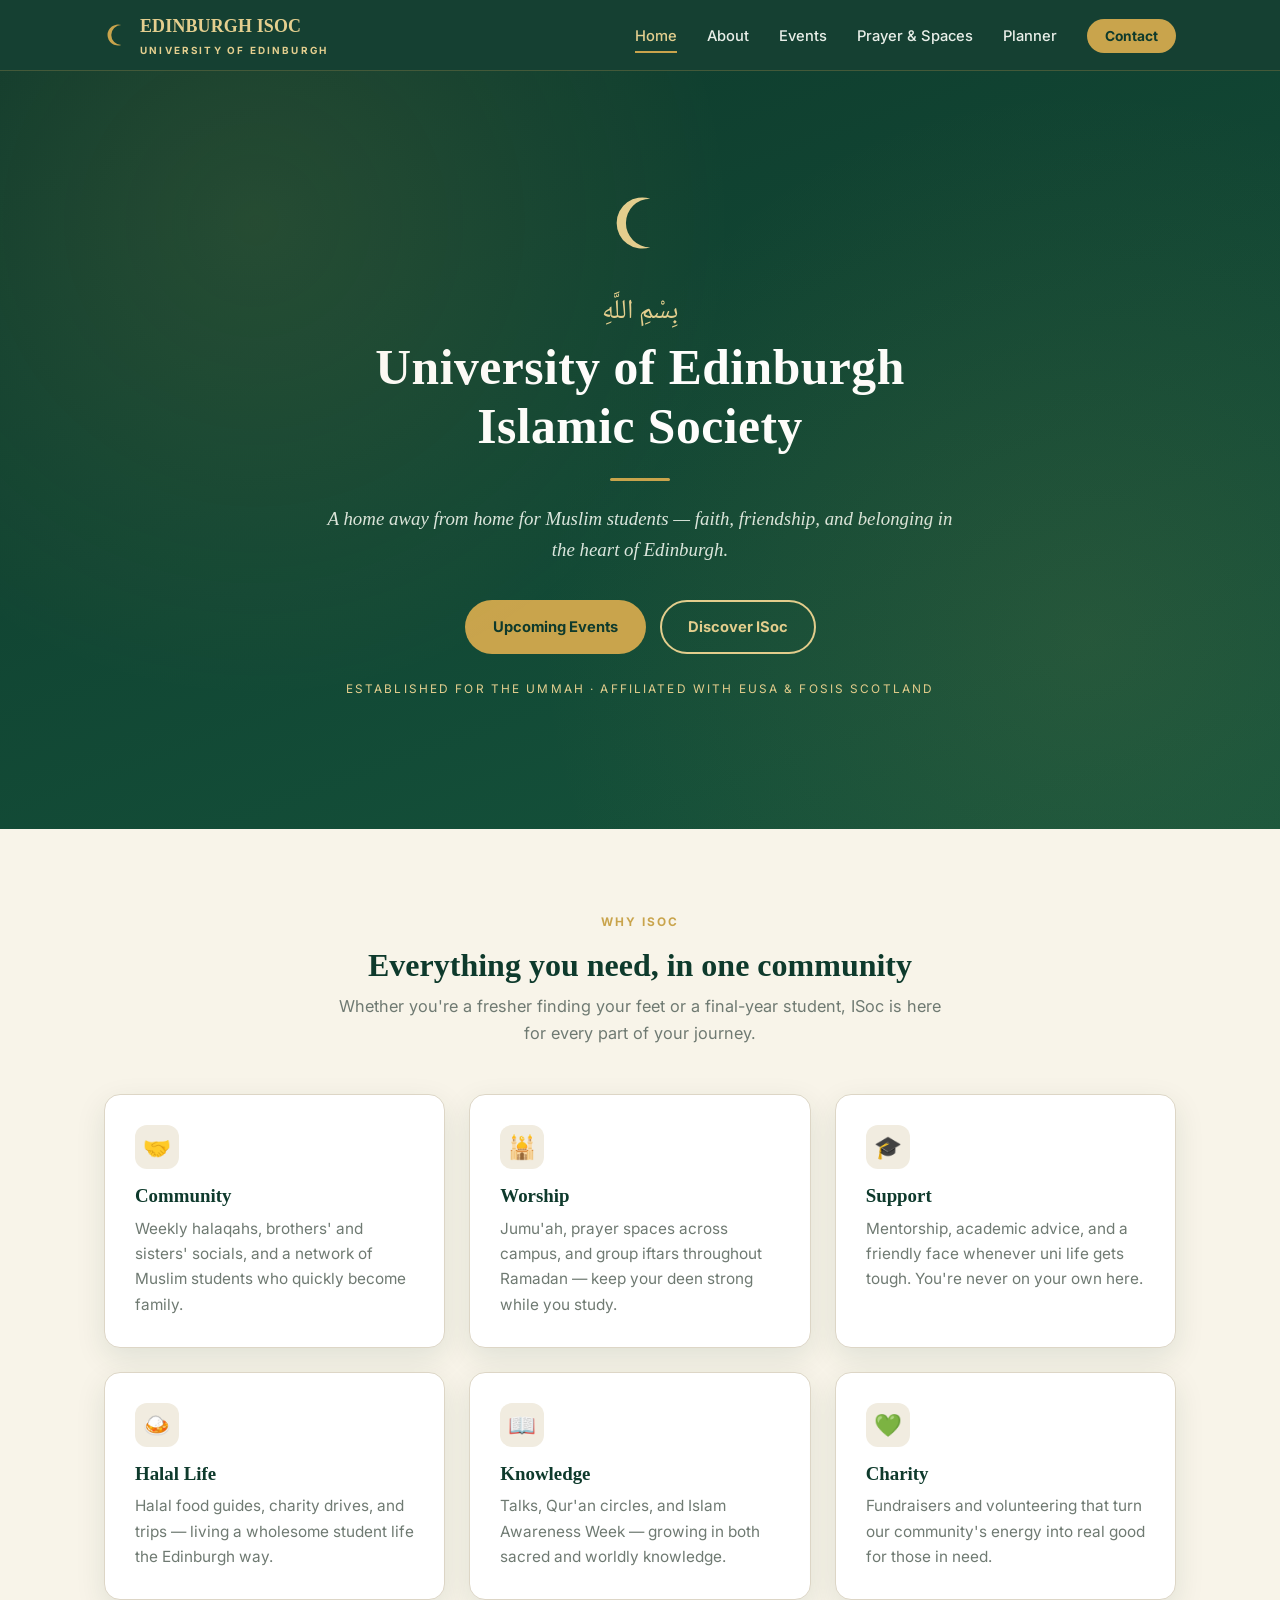
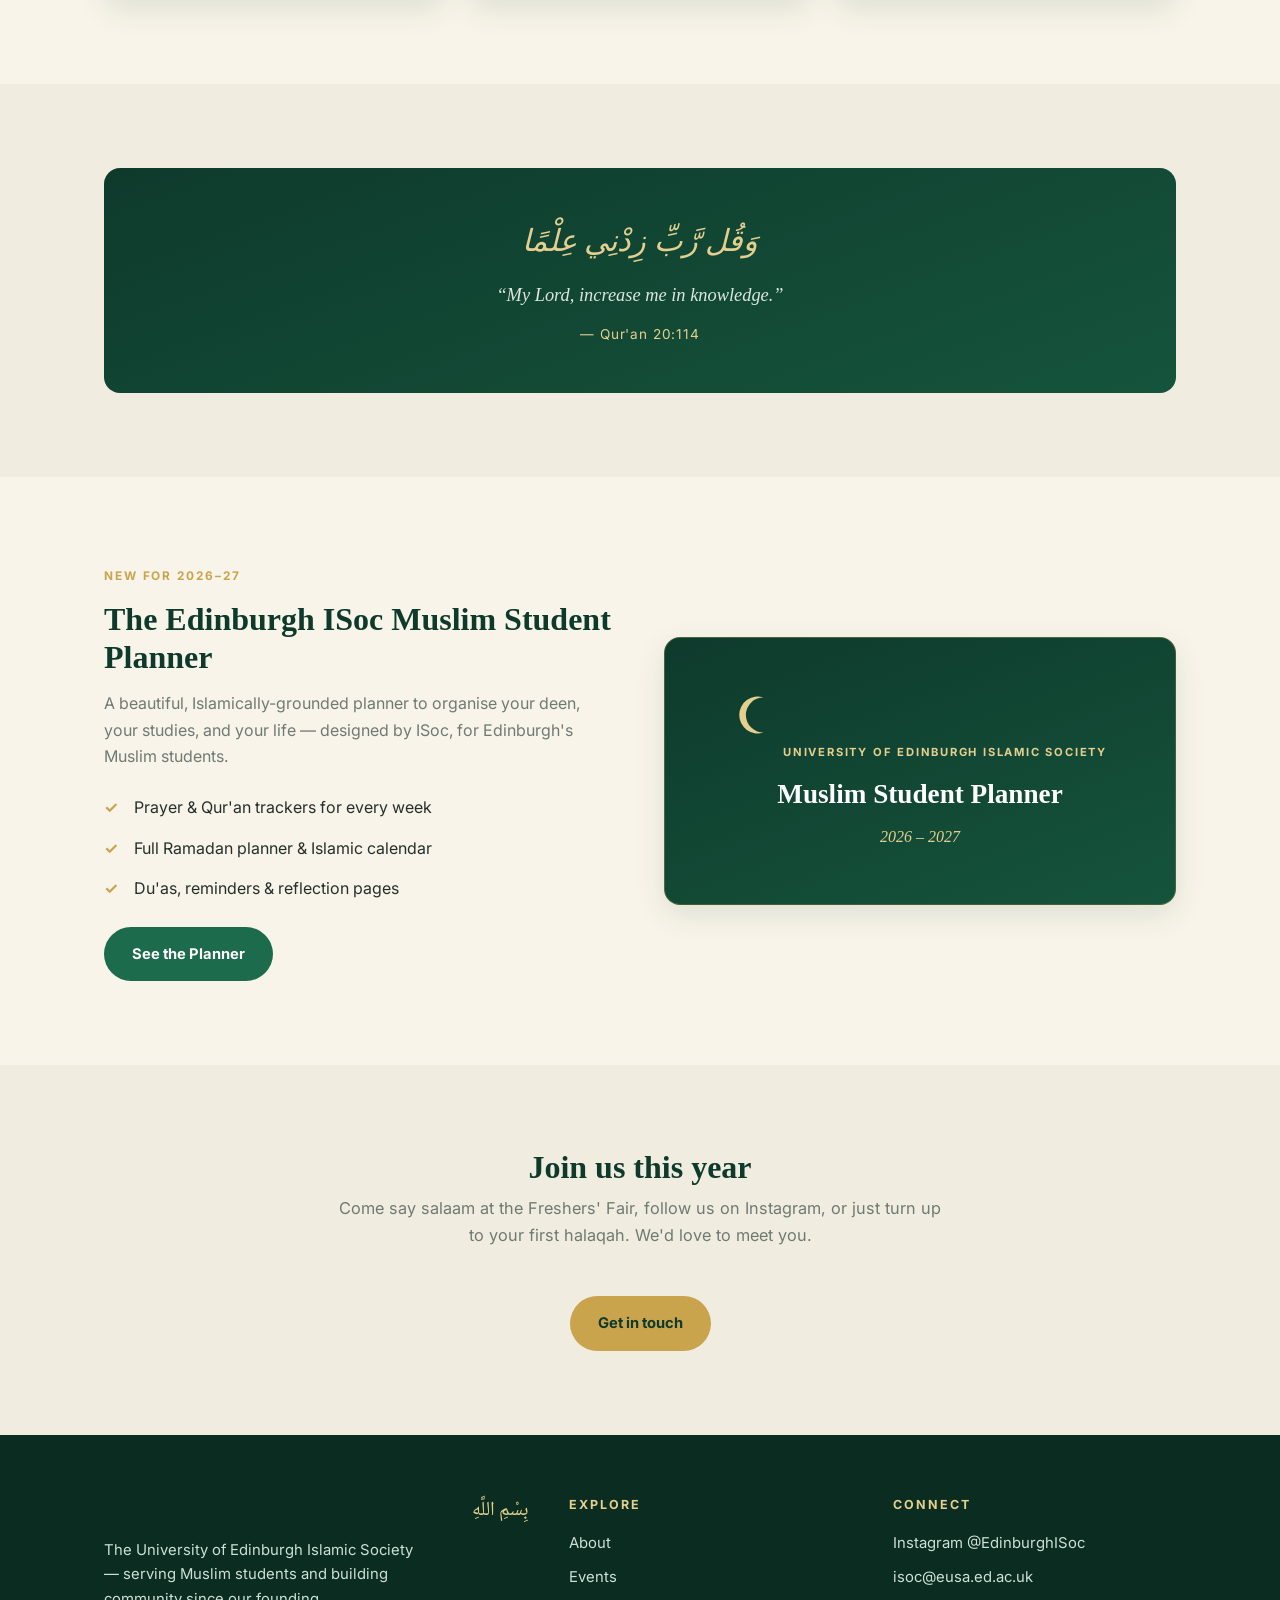
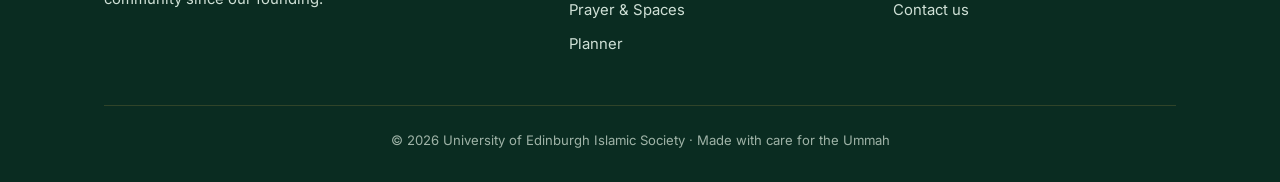
==== index.html @ 81707924 "Add files via upload" ====
<!DOCTYPE html>
<html lang="en">
<head>
<meta charset="UTF-8">
<meta name="viewport" content="width=device-width,initial-scale=1">
<title>Edinburgh University Islamic Society (ISoc)</title>
<meta name="description" content="The University of Edinburgh Islamic Society — a home for Muslim students. Events, prayer spaces, community and support.">
<link rel="preconnect" href="https://fonts.googleapis.com">
<link href="https://fonts.googleapis.com/css2?family=Inter:wght@400;500;600;700&family=Noto+Naskh+Arabic:wght@500;700&display=swap" rel="stylesheet">
<link rel="stylesheet" href="assets/style.css">
</head>
<body>
<nav class="nav">
  <div class="container">
    <a class="brand" href="index.html">
      <svg class="crescent" viewBox="0 0 100 100"><path d="M66 12a40 40 0 1 0 0 76 31 31 0 1 1 0-76z" fill="currentColor"/></svg>
      <span class="txt"><b>Edinburgh ISoc</b><span>University of Edinburgh</span></span>
    </a>
    <button class="burger" aria-label="Menu"><span></span><span></span><span></span></button>
    <ul class="navlinks">
      <li><a href="index.html" class="active">Home</a></li>
      <li><a href="about.html">About</a></li>
      <li><a href="events.html">Events</a></li>
      <li><a href="prayer.html">Prayer &amp; Spaces</a></li>
      <li><a href="planner.html">Planner</a></li>
      <li><a href="contact.html" class="cta">Contact</a></li>
    </ul>
  </div>
</nav>

<header class="hero">
  <div class="container">
    <svg class="crescent-lg" viewBox="0 0 100 100"><path d="M66 12a40 40 0 1 0 0 76 31 31 0 1 1 0-76z" fill="currentColor"/></svg>
    <p class="ar">بِسْمِ اللَّهِ</p>
    <h1>University of Edinburgh<br>Islamic Society</h1>
    <div class="divider-rule"></div>
    <p class="lead">A home away from home for Muslim students — faith, friendship, and belonging in the heart of Edinburgh.</p>
    <div class="hero-actions">
      <a href="events.html" class="btn btn-gold">Upcoming Events</a>
      <a href="about.html" class="btn btn-ghost">Discover ISoc</a>
    </div>
    <p class="meta">Established for the Ummah · Affiliated with EUSA &amp; FOSIS Scotland</p>
  </div>
</header>

<section>
  <div class="container">
    <span class="eyebrow" style="display:block;text-align:center">Why ISoc</span>
    <h2 class="section-title">Everything you need, in one community</h2>
    <p class="section-sub">Whether you're a fresher finding your feet or a final-year student, ISoc is here for every part of your journey.</p>
    <div class="grid g3">
      <div class="card reveal"><div class="ico">🤝</div><h3>Community</h3><p>Weekly halaqahs, brothers' and sisters' socials, and a network of Muslim students who quickly become family.</p></div>
      <div class="card reveal"><div class="ico">🕌</div><h3>Worship</h3><p>Jumu'ah, prayer spaces across campus, and group iftars throughout Ramadan — keep your deen strong while you study.</p></div>
      <div class="card reveal"><div class="ico">🎓</div><h3>Support</h3><p>Mentorship, academic advice, and a friendly face whenever uni life gets tough. You're never on your own here.</p></div>
      <div class="card reveal"><div class="ico">🍛</div><h3>Halal Life</h3><p>Halal food guides, charity drives, and trips — living a wholesome student life the Edinburgh way.</p></div>
      <div class="card reveal"><div class="ico">📖</div><h3>Knowledge</h3><p>Talks, Qur'an circles, and Islam Awareness Week — growing in both sacred and worldly knowledge.</p></div>
      <div class="card reveal"><div class="ico">💚</div><h3>Charity</h3><p>Fundraisers and volunteering that turn our community's energy into real good for those in need.</p></div>
    </div>
  </div>
</section>

<section class="alt">
  <div class="container">
    <div class="quote reveal">
      <p class="ar">وَقُل رَّبِّ زِدْنِي عِلْمًا</p>
      <p>“My Lord, increase me in knowledge.”</p>
      <cite>— Qur'an 20:114</cite>
    </div>
  </div>
</section>

<section>
  <div class="container">
    <div class="feature">
      <div class="reveal">
        <span class="eyebrow">New for 2026–27</span>
        <h2 style="font-size:2rem;margin-bottom:14px">The Edinburgh ISoc Muslim Student Planner</h2>
        <p style="color:var(--muted);margin-bottom:10px">A beautiful, Islamically-grounded planner to organise your deen, your studies, and your life — designed by ISoc, for Edinburgh's Muslim students.</p>
        <ul class="ticklist">
          <li>Prayer &amp; Qur'an trackers for every week</li>
          <li>Full Ramadan planner &amp; Islamic calendar</li>
          <li>Du'as, reminders &amp; reflection pages</li>
        </ul>
        <a href="planner.html" class="btn btn-green">See the Planner</a>
      </div>
      <div class="pcover reveal">
        <svg class="crescent" viewBox="0 0 100 100"><path d="M66 12a40 40 0 1 0 0 76 31 31 0 1 1 0-76z" fill="currentColor"/></svg>
        <small>University of Edinburgh Islamic Society</small>
        <h3>Muslim Student Planner</h3>
        <p class="yr">2026 – 2027</p>
      </div>
    </div>
  </div>
</section>

<section class="alt">
  <div class="container" style="text-align:center">
    <h2 class="section-title">Join us this year</h2>
    <p class="section-sub">Come say salaam at the Freshers' Fair, follow us on Instagram, or just turn up to your first halaqah. We'd love to meet you.</p>
    <a href="contact.html" class="btn btn-gold">Get in touch</a>
  </div>
</section>

<footer>
  <div class="container">
    <div class="fgrid">
      <div>
        <p class="ar">بِسْمِ اللَّهِ</p>
        <p style="color:#cfe0d6;font-size:.93rem;max-width:320px">The University of Edinburgh Islamic Society — serving Muslim students and building community since our founding.</p>
      </div>
      <div>
        <h4>Explore</h4>
        <a href="about.html">About</a><a href="events.html">Events</a><a href="prayer.html">Prayer &amp; Spaces</a><a href="planner.html">Planner</a>
      </div>
      <div>
        <h4>Connect</h4>
        <a href="https://instagram.com/EdinburghISoc">Instagram @EdinburghISoc</a><a href="mailto:isoc@eusa.ed.ac.uk">isoc@eusa.ed.ac.uk</a><a href="contact.html">Contact us</a>
      </div>
    </div>
    <div class="fbottom">© <span id="yr">2026</span> University of Edinburgh Islamic Society · Made with care for the Ummah</div>
  </div>
</footer>
<script src="assets/script.js"></script>
</body>
</html>
---- assets/style.css ----
:root{
  --ink:#0e3a2c; --ink2:#0a2c21; --green:#1b6b4c; --green2:#15543c;
  --gold:#c9a44c; --gold-lt:#e4cf8f; --cream:#f8f4e9; --panel:#f1ece0;
  --text:#26302a; --muted:#6f7a72; --white:#ffffff; --line:#ddd6c6;
  --maxw:1120px; --r:16px; --shadow:0 10px 30px rgba(14,58,44,.10);
  --serif:'Georgia','Times New Roman',serif;
  --sans:'Inter','Helvetica Neue',Arial,'Liberation Sans',sans-serif;
}
*{box-sizing:border-box;margin:0;padding:0}
html{scroll-behavior:smooth}
body{font-family:var(--sans);color:var(--text);background:var(--cream);line-height:1.65;-webkit-font-smoothing:antialiased}
img{max-width:100%;display:block}
a{color:var(--green);text-decoration:none}
a:hover{color:var(--gold)}
.container{max-width:var(--maxw);margin:0 auto;padding:0 24px}
.serif{font-family:var(--serif)}
.ar{font-family:'Noto Naskh Arabic','Amiri',serif;direction:rtl}
section{padding:84px 0}
h1,h2,h3{font-family:var(--serif);line-height:1.18;color:var(--ink);font-weight:700}
h2.section-title{font-size:2rem;text-align:center;margin-bottom:8px}
.section-sub{text-align:center;color:var(--muted);max-width:620px;margin:0 auto 48px;font-size:1.02rem}
.eyebrow{display:inline-block;letter-spacing:.16em;text-transform:uppercase;font-size:.74rem;font-weight:700;color:var(--gold);margin-bottom:14px}

/* ---------- NAV ---------- */
.nav{position:sticky;top:0;z-index:50;background:rgba(14,58,44,.97);backdrop-filter:blur(8px);border-bottom:1px solid rgba(201,164,76,.25)}
.nav .container{display:flex;align-items:center;justify-content:space-between;height:70px}
.brand{display:flex;align-items:center;gap:10px;color:var(--white)}
.brand:hover{color:var(--white)}
.brand .crescent{width:26px;height:26px;color:var(--gold)}
.brand b{font-family:var(--serif);font-size:1.12rem;letter-spacing:.01em}
.brand span{display:block;font-size:.62rem;letter-spacing:.22em;text-transform:uppercase;color:var(--gold-lt);font-weight:700}
.navlinks{display:flex;align-items:center;gap:30px;list-style:none}
.navlinks a{color:#e9efe9;font-size:.92rem;font-weight:500;position:relative}
.navlinks a:hover,.navlinks a.active{color:var(--gold-lt)}
.navlinks a.active::after{content:'';position:absolute;left:0;right:0;bottom:-8px;height:2px;background:var(--gold)}
.nav .cta{background:var(--gold);color:var(--ink)!important;padding:9px 18px;border-radius:999px;font-weight:700;font-size:.86rem}
.nav .cta:hover{background:var(--gold-lt)}
.burger{display:none;background:none;border:0;cursor:pointer;width:30px;height:24px;position:relative}
.burger span{position:absolute;left:0;right:0;height:2.5px;background:var(--gold-lt);border-radius:2px;transition:.25s}
.burger span:nth-child(1){top:0}.burger span:nth-child(2){top:11px}.burger span:nth-child(3){top:22px}

/* ---------- HERO ---------- */
.hero{position:relative;background:linear-gradient(160deg,var(--ink) 0%,var(--green2) 100%);color:var(--white);text-align:center;padding:120px 0 130px;overflow:hidden}
.hero::after{content:'';position:absolute;inset:0;background-image:radial-gradient(circle at 20% 20%,rgba(201,164,76,.12),transparent 40%),radial-gradient(circle at 85% 75%,rgba(201,164,76,.10),transparent 45%);pointer-events:none}
.hero .crescent-lg{width:64px;height:64px;color:var(--gold-lt);margin:0 auto 22px}
.hero h1{color:var(--white);font-size:3.1rem;letter-spacing:.01em}
.hero .ar{font-size:1.7rem;color:var(--gold-lt);margin:6px 0 4px}
.hero p.lead{font-size:1.18rem;color:#dce7df;max-width:640px;margin:18px auto 8px;font-family:var(--serif);font-style:italic}
.hero .meta{letter-spacing:.18em;text-transform:uppercase;font-size:.74rem;color:var(--gold-lt);margin-top:26px}
.hero-actions{margin-top:34px;display:flex;gap:14px;justify-content:center;flex-wrap:wrap}
.divider-rule{width:60px;height:3px;background:var(--gold);margin:22px auto;border-radius:3px}

/* ---------- BUTTONS ---------- */
.btn{display:inline-block;padding:13px 26px;border-radius:999px;font-weight:700;font-size:.92rem;cursor:pointer;border:2px solid transparent;transition:.2s}
.btn-gold{background:var(--gold);color:var(--ink)}
.btn-gold:hover{background:var(--gold-lt);color:var(--ink);transform:translateY(-2px)}
.btn-ghost{background:transparent;border-color:var(--gold-lt);color:var(--gold-lt)}
.btn-ghost:hover{background:rgba(201,164,76,.12);color:var(--white)}
.btn-green{background:var(--green);color:var(--white)}
.btn-green:hover{background:var(--green2);color:var(--white);transform:translateY(-2px)}

/* ---------- CARDS / GRID ---------- */
.grid{display:grid;gap:24px}
.g3{grid-template-columns:repeat(3,1fr)}
.g2{grid-template-columns:repeat(2,1fr)}
.card{background:var(--white);border:1px solid var(--line);border-radius:var(--r);padding:30px;box-shadow:var(--shadow);transition:.2s}
.card:hover{transform:translateY(-4px);border-color:var(--gold)}
.card .ico{width:44px;height:44px;border-radius:12px;background:var(--panel);display:flex;align-items:center;justify-content:center;color:var(--green);margin-bottom:16px;font-size:1.4rem}
.card h3{font-size:1.18rem;margin-bottom:8px}
.card p{color:var(--muted);font-size:.96rem}
.alt{background:var(--panel)}

/* ---------- EVENTS ---------- */
.event{display:flex;gap:20px;align-items:flex-start;background:var(--white);border:1px solid var(--line);border-left:4px solid var(--green);border-radius:12px;padding:20px 24px;margin-bottom:14px}
.event .when{min-width:92px;font-weight:700;color:var(--green);font-size:.9rem}
.event h3{font-size:1.08rem;margin-bottom:3px}
.event p{color:var(--muted);font-size:.94rem}
.badge{display:inline-block;font-size:.7rem;font-weight:700;letter-spacing:.05em;text-transform:uppercase;padding:4px 10px;border-radius:999px;margin-top:8px}
.badge.free{background:#e3f1e8;color:#1b6b4c}
.badge.ticketed{background:#fbeada;color:#b4641d}
.badge.mixed{background:#f3ecd6;color:#9a7b22}

/* ---------- PRAYER TABLE ---------- */
.table-wrap{overflow-x:auto;border-radius:12px;border:1px solid var(--line)}
table{width:100%;border-collapse:collapse;background:var(--white);min-width:480px}
th,td{padding:13px 16px;text-align:left;border-bottom:1px solid var(--line);font-size:.95rem}
th{background:var(--green);color:var(--white);font-family:var(--sans);font-weight:600;letter-spacing:.02em}
tr:last-child td{border-bottom:0}
tbody tr:nth-child(even){background:var(--panel)}

/* ---------- CALLOUT / QURAN ---------- */
.quote{background:linear-gradient(160deg,var(--ink),var(--green2));color:var(--white);border-radius:var(--r);padding:48px;text-align:center}
.quote .ar{font-size:1.9rem;color:var(--gold-lt);margin-bottom:14px}
.quote p{font-family:var(--serif);font-style:italic;font-size:1.15rem;color:#dce7df}
.quote cite{display:block;margin-top:12px;color:var(--gold-lt);font-style:normal;font-size:.85rem;letter-spacing:.06em}

/* ---------- PLANNER FEATURE ---------- */
.feature{display:grid;grid-template-columns:1fr 1fr;gap:48px;align-items:center}
.feature .pcover{background:linear-gradient(160deg,var(--ink),var(--green2));border-radius:var(--r);padding:54px 40px;color:var(--white);text-align:center;box-shadow:var(--shadow);border:1px solid rgba(201,164,76,.3)}
.feature .pcover .crescent{width:46px;height:46px;color:var(--gold-lt);margin:0 auto 18px}
.feature .pcover small{letter-spacing:.16em;text-transform:uppercase;color:var(--gold-lt);font-size:.7rem;font-weight:700}
.feature .pcover h3{color:var(--white);font-size:1.7rem;margin:14px 0}
.feature .pcover .yr{color:var(--gold-lt);font-style:italic;font-family:var(--serif)}
.price{font-size:2.2rem;font-weight:700;color:var(--green);font-family:var(--serif)}
.ticklist{list-style:none;margin:18px 0}
.ticklist li{padding:7px 0 7px 30px;position:relative;color:var(--text)}
.ticklist li::before{content:'✓';position:absolute;left:0;color:var(--gold);font-weight:700}

/* ---------- FORM ---------- */
.form{display:grid;gap:16px;max-width:560px;margin:0 auto}
.form input,.form textarea{width:100%;padding:14px 16px;border:1px solid var(--line);border-radius:10px;font-family:var(--sans);font-size:.96rem;background:var(--white)}
.form input:focus,.form textarea:focus{outline:2px solid var(--gold-lt);border-color:var(--gold)}
.form label{font-weight:600;font-size:.9rem;margin-bottom:-8px}

/* ---------- FOOTER ---------- */
footer{background:var(--ink2);color:#cfe0d6;padding:60px 0 30px}
.fgrid{display:grid;grid-template-columns:1.5fr 1fr 1fr;gap:40px;margin-bottom:40px}
footer h4{color:var(--gold-lt);font-family:var(--sans);font-size:.78rem;letter-spacing:.16em;text-transform:uppercase;margin-bottom:16px}
footer a{color:#cfe0d6;display:block;margin-bottom:9px;font-size:.93rem}
footer a:hover{color:var(--gold-lt)}
footer .ar{color:var(--gold-lt);font-size:1.25rem;margin-bottom:10px}
.fbottom{border-top:1px solid rgba(201,164,76,.2);padding-top:24px;text-align:center;font-size:.82rem;color:#9fb3a7}

/* ---------- REVEAL ---------- */
.reveal{opacity:0;transform:translateY(20px);transition:.6s ease}
.reveal.in{opacity:1;transform:none}

/* ---------- RESPONSIVE ---------- */
@media(max-width:860px){
  .g3{grid-template-columns:1fr 1fr}
  .feature{grid-template-columns:1fr}
  .fgrid{grid-template-columns:1fr 1fr}
  .hero h1{font-size:2.3rem}
  .navlinks{position:fixed;top:70px;right:0;bottom:0;width:74%;max-width:320px;background:var(--ink);flex-direction:column;align-items:flex-start;gap:0;padding:24px;transform:translateX(100%);transition:.3s;box-shadow:-10px 0 30px rgba(0,0,0,.3)}
  .navlinks.open{transform:none}
  .navlinks li{width:100%}
  .navlinks a{display:block;padding:14px 0;width:100%;border-bottom:1px solid rgba(255,255,255,.08)}
  .navlinks a.active::after{display:none}
  .nav .cta{margin-top:12px}
  .burger{display:block}
}
@media(max-width:560px){
  section{padding:60px 0}
  .g3,.g2,.fgrid{grid-template-columns:1fr}
  .hero h1{font-size:2rem}
  .quote{padding:32px 22px}
}
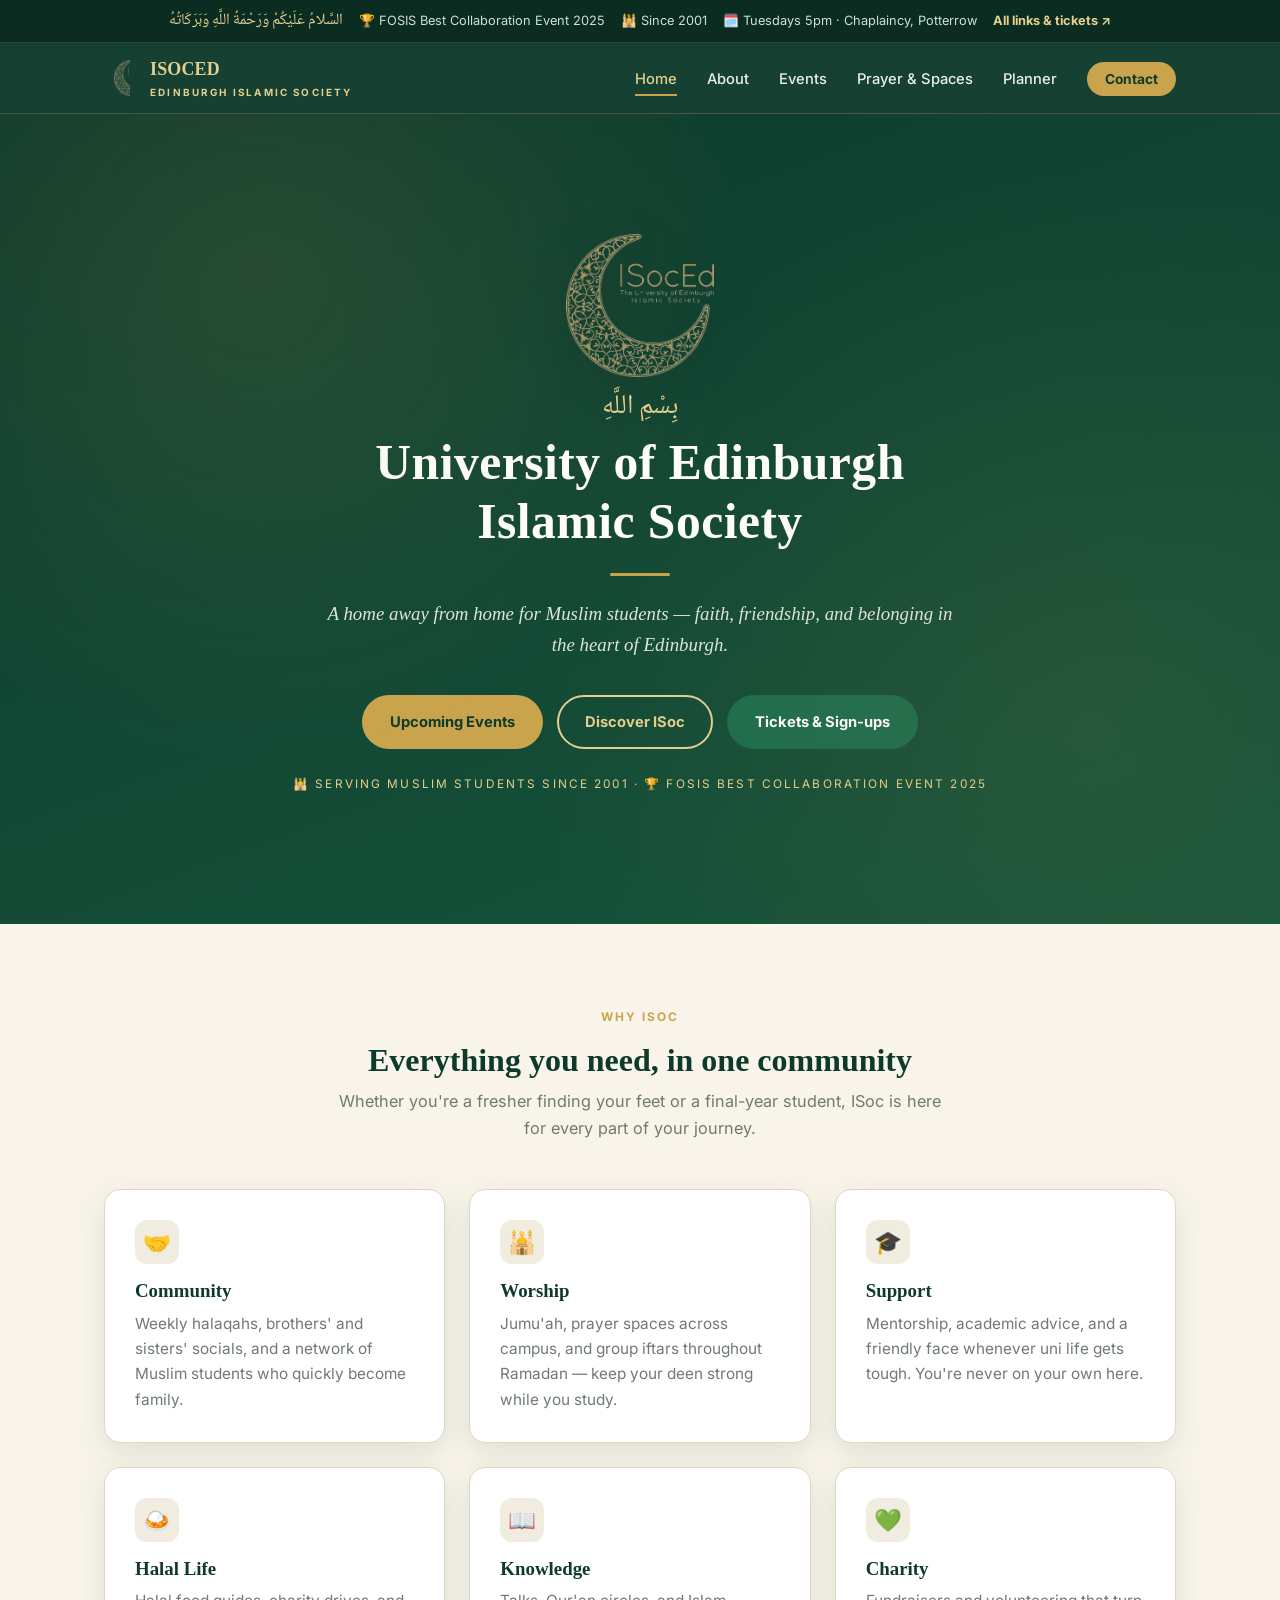
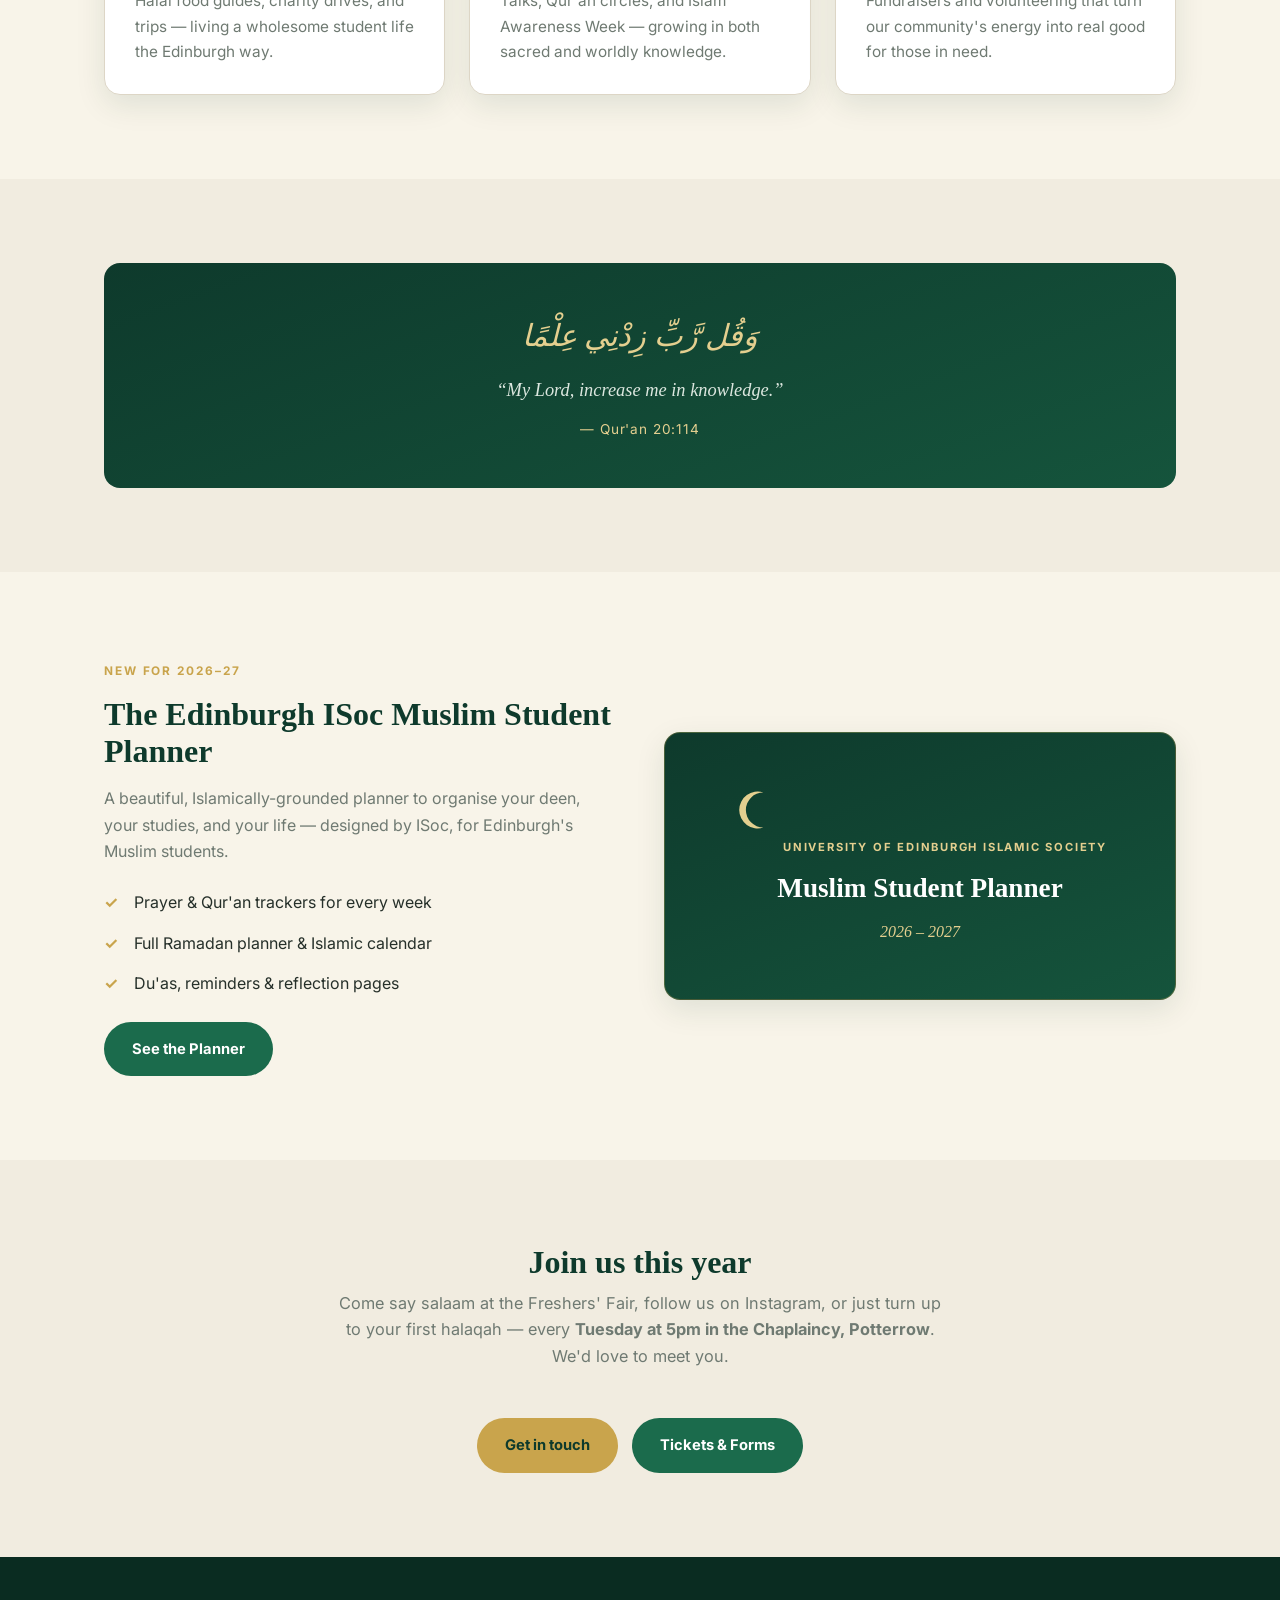
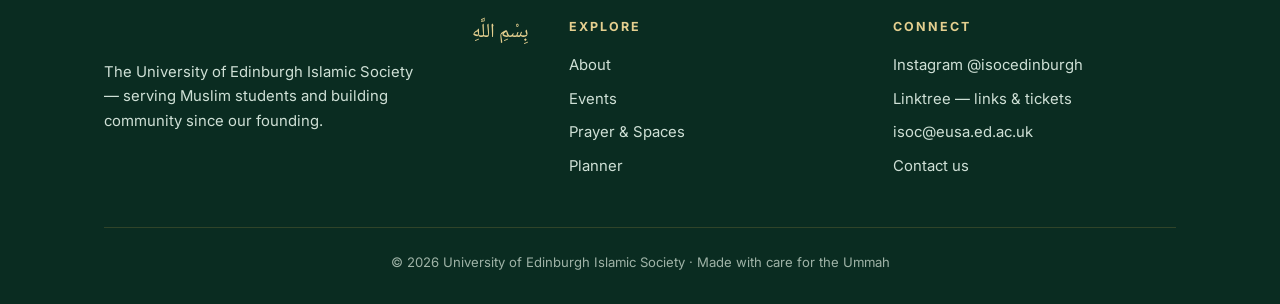
==== commit fb26f75b: "Add files via upload" ====
--- a/index.html
+++ b/index.html
@@ -10,12 +10,10 @@
 <link rel="stylesheet" href="assets/style.css">
 </head>
 <body>
+<div class="topbar"><div class="container"><span class="ar">السَّلامُ عَلَيْكُمْ وَرَحْمَةُ اللَّهِ وَبَرَكَاتُهُ</span><span class="pill">🏆 FOSIS Best Collaboration Event 2025</span><span class="pill">🕌 Since 2001</span><span class="pill">🗓️ Tuesdays 5pm · Chaplaincy, Potterrow</span><a class="tb-link" href="https://linktr.ee/isocedinburgh" target="_blank" rel="noopener">All links &amp; tickets ↗</a></div></div>
 <nav class="nav">
   <div class="container">
-    <a class="brand" href="index.html">
-      <svg class="crescent" viewBox="0 0 100 100"><path d="M66 12a40 40 0 1 0 0 76 31 31 0 1 1 0-76z" fill="currentColor"/></svg>
-      <span class="txt"><b>Edinburgh ISoc</b><span>University of Edinburgh</span></span>
-    </a>
+    <a class="brand" href="index.html"><img class="logo-mark" src="assets/logo-mark.png" alt="ISocEd"><span class="txt"><b>ISocEd</b><span>Edinburgh Islamic Society</span></span></a>
     <button class="burger" aria-label="Menu"><span></span><span></span><span></span></button>
     <ul class="navlinks">
       <li><a href="index.html" class="active">Home</a></li>
@@ -30,7 +28,7 @@
 
 <header class="hero">
   <div class="container">
-    <svg class="crescent-lg" viewBox="0 0 100 100"><path d="M66 12a40 40 0 1 0 0 76 31 31 0 1 1 0-76z" fill="currentColor"/></svg>
+    <img class="logo-hero" src="assets/logo-full.png" alt="The University of Edinburgh Islamic Society">
     <p class="ar">بِسْمِ اللَّهِ</p>
     <h1>University of Edinburgh<br>Islamic Society</h1>
     <div class="divider-rule"></div>
@@ -38,8 +36,9 @@
     <div class="hero-actions">
       <a href="events.html" class="btn btn-gold">Upcoming Events</a>
       <a href="about.html" class="btn btn-ghost">Discover ISoc</a>
+      <a href="https://linktr.ee/isocedinburgh" class="btn btn-green" target="_blank" rel="noopener">Tickets &amp; Sign-ups</a>
     </div>
-    <p class="meta">Established for the Ummah · Affiliated with EUSA &amp; FOSIS Scotland</p>
+    <p class="meta">🕌 Serving Muslim students since 2001 · 🏆 FOSIS Best Collaboration Event 2025</p>
   </div>
 </header>
 
@@ -96,8 +95,8 @@
 <section class="alt">
   <div class="container" style="text-align:center">
     <h2 class="section-title">Join us this year</h2>
-    <p class="section-sub">Come say salaam at the Freshers' Fair, follow us on Instagram, or just turn up to your first halaqah. We'd love to meet you.</p>
-    <a href="contact.html" class="btn btn-gold">Get in touch</a>
+    <p class="section-sub">Come say salaam at the Freshers' Fair, follow us on Instagram, or just turn up to your first halaqah — every <strong>Tuesday at 5pm in the Chaplaincy, Potterrow</strong>. We'd love to meet you.</p>
+    <div class="hero-actions" style="margin-top:8px"><a href="contact.html" class="btn btn-gold">Get in touch</a><a href="https://linktr.ee/isocedinburgh" class="btn btn-green" target="_blank" rel="noopener">Tickets &amp; Forms</a></div>
   </div>
 </section>
 
@@ -114,7 +113,7 @@
       </div>
       <div>
         <h4>Connect</h4>
-        <a href="https://instagram.com/EdinburghISoc">Instagram @EdinburghISoc</a><a href="mailto:isoc@eusa.ed.ac.uk">isoc@eusa.ed.ac.uk</a><a href="contact.html">Contact us</a>
+        <a href="https://instagram.com/isocedinburgh">Instagram @isocedinburgh</a><a href="https://linktr.ee/isocedinburgh" target="_blank" rel="noopener">Linktree — links &amp; tickets</a><a href="mailto:isoc@eusa.ed.ac.uk">isoc@eusa.ed.ac.uk</a><a href="contact.html">Contact us</a>
       </div>
     </div>
     <div class="fbottom">© <span id="yr">2026</span> University of Edinburgh Islamic Society · Made with care for the Ummah</div>
--- a/assets/style.css
+++ b/assets/style.css
@@ -145,3 +145,40 @@
   .hero h1{font-size:2rem}
   .quote{padding:32px 22px}
 }
+
+/* ---------- TOPBAR ---------- */
+.topbar{background:var(--ink2);color:#dce7df;font-size:.8rem;border-bottom:1px solid rgba(201,164,76,.2)}
+.topbar .container{display:flex;align-items:center;gap:16px;flex-wrap:wrap;justify-content:center;padding-top:8px;padding-bottom:8px}
+.topbar .ar{font-family:'Noto Naskh Arabic','Amiri',serif;color:var(--gold-lt);font-size:.98rem;direction:rtl}
+.topbar .pill{color:#cfe0d6;white-space:nowrap}
+.topbar .tb-link{color:var(--gold-lt);font-weight:700;white-space:nowrap}
+.topbar .tb-link:hover{color:var(--gold)}
+@media(max-width:760px){.topbar .container{justify-content:flex-start;flex-wrap:nowrap;overflow-x:auto;gap:14px}.topbar .ar{font-size:.9rem}}
+
+/* ---------- LOGO ---------- */
+.brand .logo-mark{width:36px;height:36px;object-fit:contain}
+.logo-hero{width:148px;height:auto;margin:0 auto 8px;display:block;filter:drop-shadow(0 8px 22px rgba(0,0,0,.28))}
+@media(max-width:560px){.logo-hero{width:118px}}
+
+/* ---------- TICKET BAND ---------- */
+.ticketband{background:var(--gold);padding:0}
+.ticketband .container{display:flex;align-items:center;justify-content:space-between;gap:22px;flex-wrap:wrap;padding-top:28px;padding-bottom:28px}
+.ticketband h3{color:var(--ink);font-size:1.25rem;margin-bottom:3px}
+.ticketband p{color:#5e4d1c;font-size:.96rem}
+.ticketband .btn-gold{background:var(--ink);color:var(--gold-lt)}
+.ticketband .btn-gold:hover{background:var(--ink2);color:var(--white);transform:translateY(-2px)}
+
+/* ---------- LIVE PRAYER TIMES ---------- */
+.ptimes-sec{padding-top:54px;padding-bottom:0}
+.ptimes{background:linear-gradient(160deg,var(--ink),var(--green2));border-radius:var(--r);padding:36px;color:#fff;box-shadow:var(--shadow);border:1px solid rgba(201,164,76,.3)}
+.ptimes-head{text-align:center;margin-bottom:22px}
+.ptimes-head h2{color:#fff;font-size:1.5rem}
+.ptimes-head p{color:var(--gold-lt);font-size:.9rem;margin-top:6px}
+.ptimes-grid{display:grid;grid-template-columns:repeat(6,1fr);gap:12px}
+.ptime{background:rgba(255,255,255,.06);border:1px solid rgba(201,164,76,.18);border-radius:12px;padding:16px 8px;text-align:center}
+.ptime span{display:block;font-size:.72rem;letter-spacing:.08em;text-transform:uppercase;color:var(--gold-lt);margin-bottom:6px}
+.ptime b{font-size:1.18rem;color:#fff;font-family:var(--serif)}
+.ptime.next{background:var(--gold);border-color:var(--gold)}
+.ptime.next span,.ptime.next b{color:var(--ink)}
+.ptimes-note{text-align:center;color:#cfe0d6;font-size:.8rem;margin-top:18px}
+@media(max-width:700px){.ptimes-grid{grid-template-columns:repeat(3,1fr)}.ptimes{padding:26px 20px}}
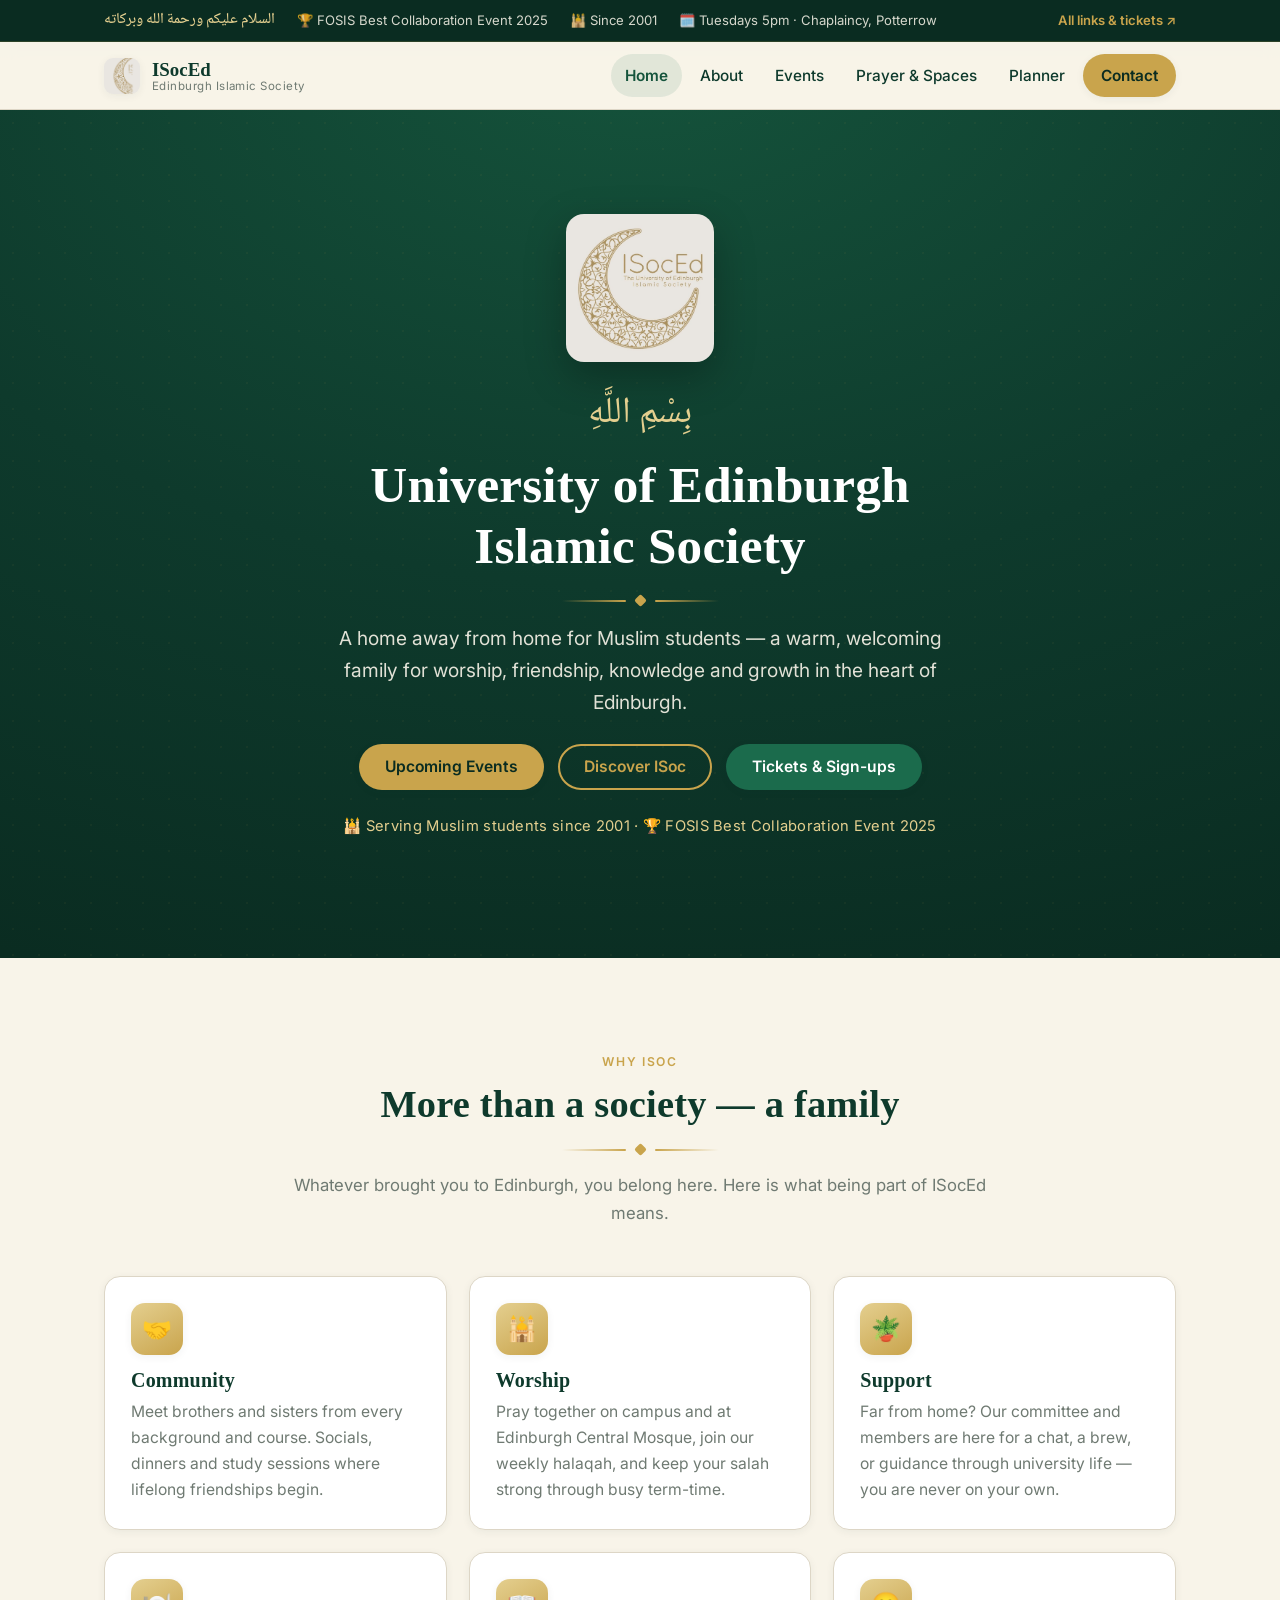
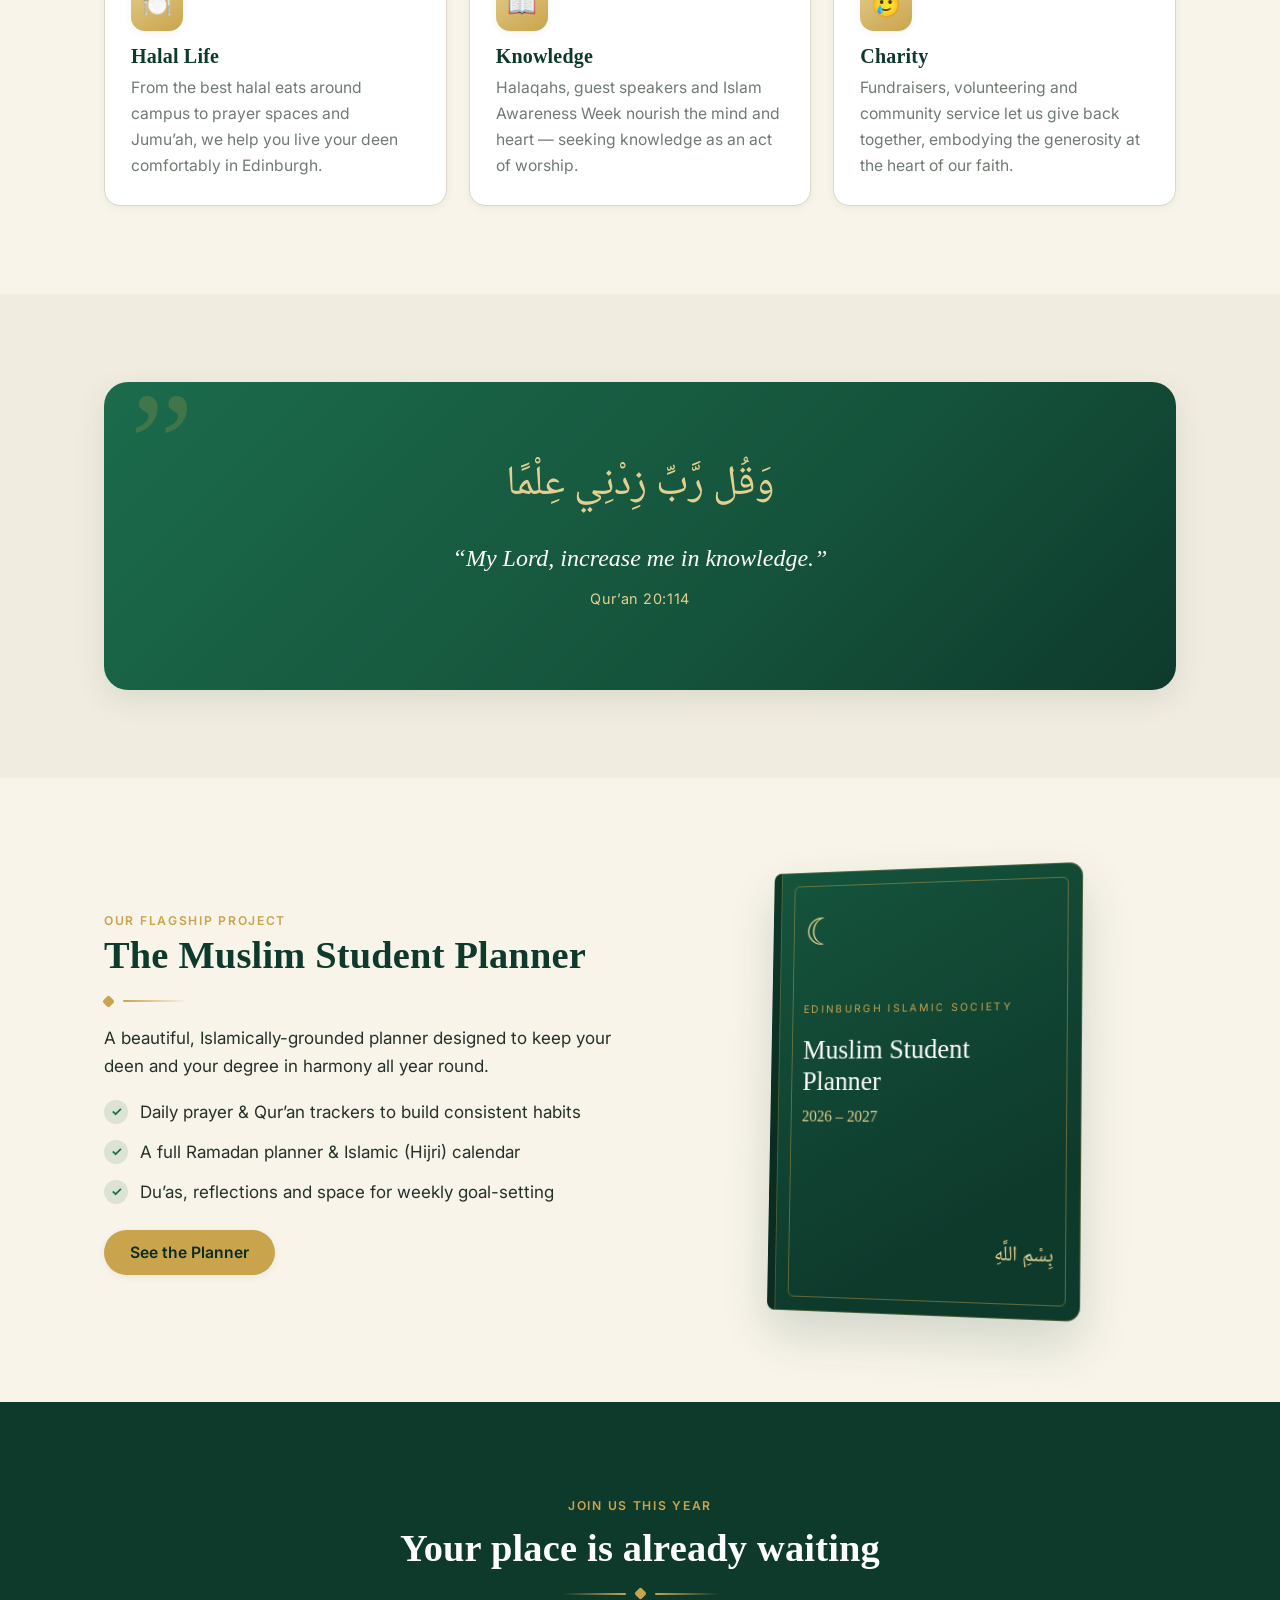
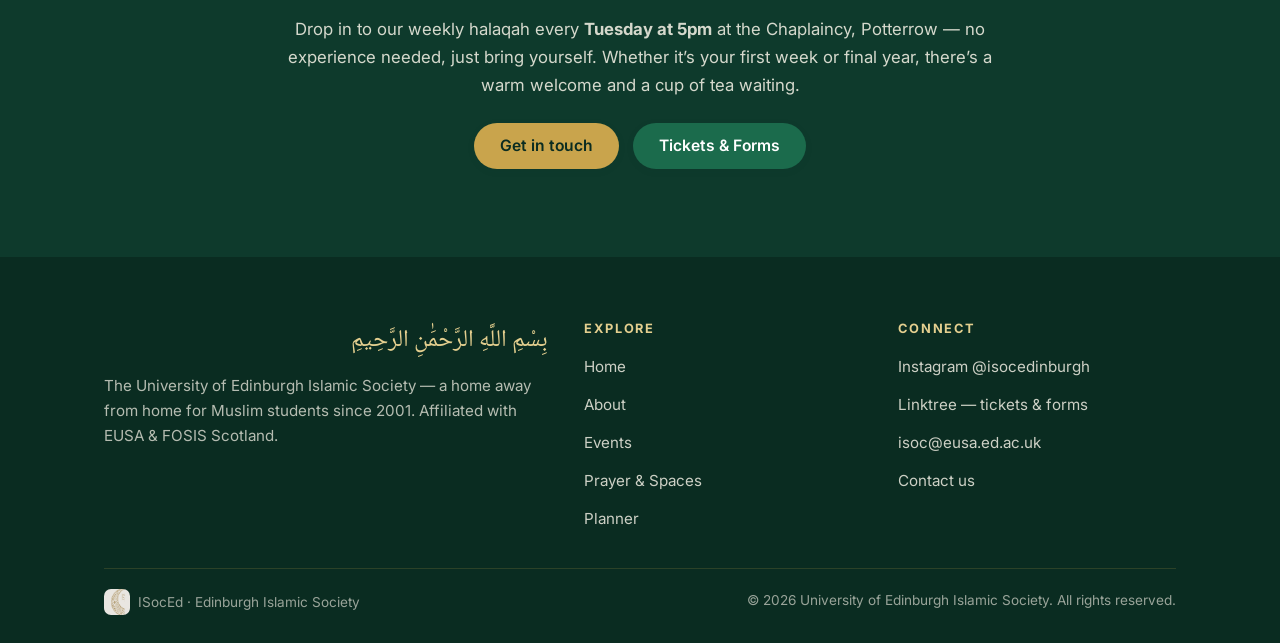
==== commit 28319cd0: "Add files via upload" ====
--- a/index.html
+++ b/index.html
@@ -1,124 +1,214 @@
 <!DOCTYPE html>
 <html lang="en">
 <head>
-<meta charset="UTF-8">
-<meta name="viewport" content="width=device-width,initial-scale=1">
-<title>Edinburgh University Islamic Society (ISoc)</title>
-<meta name="description" content="The University of Edinburgh Islamic Society — a home for Muslim students. Events, prayer spaces, community and support.">
-<link rel="preconnect" href="https://fonts.googleapis.com">
-<link href="https://fonts.googleapis.com/css2?family=Inter:wght@400;500;600;700&family=Noto+Naskh+Arabic:wght@500;700&display=swap" rel="stylesheet">
-<link rel="stylesheet" href="assets/style.css">
+  <meta charset="UTF-8" />
+  <meta name="viewport" content="width=device-width, initial-scale=1.0" />
+  <title>ISocEd — University of Edinburgh Islamic Society</title>
+  <meta name="description" content="The University of Edinburgh Islamic Society (ISocEd) — a home away from home for Muslim students. Community, worship, support, and knowledge since 2001." />
+  <link rel="icon" href="assets/logo-mark.png" />
+  <link rel="preconnect" href="https://fonts.googleapis.com" />
+  <link rel="preconnect" href="https://fonts.gstatic.com" crossorigin />
+  <link rel="stylesheet" href="assets/style.css" />
 </head>
 <body>
-<div class="topbar"><div class="container"><span class="ar">السَّلامُ عَلَيْكُمْ وَرَحْمَةُ اللَّهِ وَبَرَكَاتُهُ</span><span class="pill">🏆 FOSIS Best Collaboration Event 2025</span><span class="pill">🕌 Since 2001</span><span class="pill">🗓️ Tuesdays 5pm · Chaplaincy, Potterrow</span><a class="tb-link" href="https://linktr.ee/isocedinburgh" target="_blank" rel="noopener">All links &amp; tickets ↗</a></div></div>
-<nav class="nav">
-  <div class="container">
-    <a class="brand" href="index.html"><img class="logo-mark" src="assets/logo-mark.png" alt="ISocEd"><span class="txt"><b>ISocEd</b><span>Edinburgh Islamic Society</span></span></a>
-    <button class="burger" aria-label="Menu"><span></span><span></span><span></span></button>
-    <ul class="navlinks">
-      <li><a href="index.html" class="active">Home</a></li>
-      <li><a href="about.html">About</a></li>
-      <li><a href="events.html">Events</a></li>
-      <li><a href="prayer.html">Prayer &amp; Spaces</a></li>
-      <li><a href="planner.html">Planner</a></li>
-      <li><a href="contact.html" class="cta">Contact</a></li>
-    </ul>
-  </div>
-</nav>
-
-<header class="hero">
-  <div class="container">
-    <img class="logo-hero" src="assets/logo-full.png" alt="The University of Edinburgh Islamic Society">
-    <p class="ar">بِسْمِ اللَّهِ</p>
-    <h1>University of Edinburgh<br>Islamic Society</h1>
-    <div class="divider-rule"></div>
-    <p class="lead">A home away from home for Muslim students — faith, friendship, and belonging in the heart of Edinburgh.</p>
-    <div class="hero-actions">
-      <a href="events.html" class="btn btn-gold">Upcoming Events</a>
-      <a href="about.html" class="btn btn-ghost">Discover ISoc</a>
-      <a href="https://linktr.ee/isocedinburgh" class="btn btn-green" target="_blank" rel="noopener">Tickets &amp; Sign-ups</a>
-    </div>
-    <p class="meta">🕌 Serving Muslim students since 2001 · 🏆 FOSIS Best Collaboration Event 2025</p>
-  </div>
-</header>
-
-<section>
-  <div class="container">
-    <span class="eyebrow" style="display:block;text-align:center">Why ISoc</span>
-    <h2 class="section-title">Everything you need, in one community</h2>
-    <p class="section-sub">Whether you're a fresher finding your feet or a final-year student, ISoc is here for every part of your journey.</p>
-    <div class="grid g3">
-      <div class="card reveal"><div class="ico">🤝</div><h3>Community</h3><p>Weekly halaqahs, brothers' and sisters' socials, and a network of Muslim students who quickly become family.</p></div>
-      <div class="card reveal"><div class="ico">🕌</div><h3>Worship</h3><p>Jumu'ah, prayer spaces across campus, and group iftars throughout Ramadan — keep your deen strong while you study.</p></div>
-      <div class="card reveal"><div class="ico">🎓</div><h3>Support</h3><p>Mentorship, academic advice, and a friendly face whenever uni life gets tough. You're never on your own here.</p></div>
-      <div class="card reveal"><div class="ico">🍛</div><h3>Halal Life</h3><p>Halal food guides, charity drives, and trips — living a wholesome student life the Edinburgh way.</p></div>
-      <div class="card reveal"><div class="ico">📖</div><h3>Knowledge</h3><p>Talks, Qur'an circles, and Islam Awareness Week — growing in both sacred and worldly knowledge.</p></div>
-      <div class="card reveal"><div class="ico">💚</div><h3>Charity</h3><p>Fundraisers and volunteering that turn our community's energy into real good for those in need.</p></div>
+
+  <!-- ===== Salaam top bar ===== -->
+  <div class="topbar">
+    <div class="topbar-inner">
+      <span class="salaam">السلام عليكم ورحمة الله وبركاته</span>
+      <span class="tb-item">🏆 FOSIS Best Collaboration Event 2025</span>
+      <span class="tb-item">🕌 Since 2001</span>
+      <span class="tb-item">🗓️ Tuesdays 5pm · Chaplaincy, Potterrow</span>
+      <span class="tb-spacer"></span>
+      <a class="tb-link" href="https://linktr.ee/isocedinburgh" target="_blank" rel="noopener">All links &amp; tickets ↗</a>
     </div>
   </div>
-</section>
-
-<section class="alt">
-  <div class="container">
-    <div class="quote reveal">
-      <p class="ar">وَقُل رَّبِّ زِدْنِي عِلْمًا</p>
-      <p>“My Lord, increase me in knowledge.”</p>
-      <cite>— Qur'an 20:114</cite>
+
+  <!-- ===== Sticky nav ===== -->
+  <header class="nav">
+    <nav class="nav-inner" aria-label="Primary">
+      <a class="brand" href="index.html" aria-label="ISocEd home">
+        <img class="brand-mark" src="assets/logo-mark.png" alt="ISocEd crescent logo" width="36" height="36"
+          onerror="this.outerHTML='&lt;svg class=&quot;brand-mark&quot; viewBox=&quot;0 0 100 100&quot; width=&quot;36&quot; height=&quot;36&quot; aria-hidden=&quot;true&quot;&gt;&lt;path d=&quot;M68 12a40 40 0 1 0 0 76 32 32 0 1 1 0-76z&quot; fill=&quot;%23c9a44c&quot;/&gt;&lt;/svg&gt;'" />
+        <span class="brand-text"><b>ISocEd</b><span>Edinburgh Islamic Society</span></span>
+      </a>
+      <div class="nav-links">
+        <a href="index.html" class="active" aria-current="page">Home</a>
+        <a href="about.html">About</a>
+        <a href="events.html">Events</a>
+        <a href="prayer.html">Prayer &amp; Spaces</a>
+        <a href="planner.html">Planner</a>
+        <a href="contact.html" class="nav-cta">Contact</a>
+      </div>
+      <button class="hamburger" aria-label="Open menu" aria-expanded="false" aria-controls="primary-menu">
+        <span></span><span></span><span></span>
+      </button>
+    </nav>
+  </header>
+  <div class="nav-overlay" aria-hidden="true"></div>
+
+  <main>
+    <!-- ===== Hero ===== -->
+    <section class="hero">
+      <div class="hero-inner">
+        <img class="logo-full" src="assets/logo-full.png" alt="ISocEd — The University of Edinburgh Islamic Society" width="148"
+          onerror="this.outerHTML='&lt;svg class=&quot;logo-full&quot; viewBox=&quot;0 0 100 100&quot; width=&quot;148&quot; height=&quot;148&quot; aria-hidden=&quot;true&quot;&gt;&lt;path d=&quot;M68 12a40 40 0 1 0 0 76 32 32 0 1 1 0-76z&quot; fill=&quot;%23c9a44c&quot;/&gt;&lt;/svg&gt;'" />
+        <p class="bismillah">بِسْمِ اللَّهِ</p>
+        <h1>University of Edinburgh<br />Islamic Society</h1>
+        <div class="gold-rule"><span class="diamond"></span></div>
+        <p class="hero-lead">A home away from home for Muslim students — a warm, welcoming family for worship, friendship, knowledge and growth in the heart of Edinburgh.</p>
+        <div class="btn-row center">
+          <a class="btn btn-gold" href="events.html">Upcoming Events</a>
+          <a class="btn btn-ghost" href="about.html">Discover ISoc</a>
+          <a class="btn btn-green" href="https://linktr.ee/isocedinburgh" target="_blank" rel="noopener">Tickets &amp; Sign-ups</a>
+        </div>
+        <p class="hero-meta">🕌 Serving Muslim students since 2001 · 🏆 FOSIS Best Collaboration Event 2025</p>
+      </div>
+    </section>
+
+    <!-- ===== Why ISoc ===== -->
+    <section class="section section--cream">
+      <div class="container">
+        <div class="section-head reveal">
+          <span class="eyebrow">Why ISoc</span>
+          <h2>More than a society — a family</h2>
+          <div class="gold-rule"><span class="diamond"></span></div>
+          <p>Whatever brought you to Edinburgh, you belong here. Here is what being part of ISocEd means.</p>
+        </div>
+        <div class="grid grid-3">
+          <article class="card reveal">
+            <span class="icon-chip" aria-hidden="true">🤝</span>
+            <h3>Community</h3>
+            <p>Meet brothers and sisters from every background and course. Socials, dinners and study sessions where lifelong friendships begin.</p>
+          </article>
+          <article class="card reveal">
+            <span class="icon-chip" aria-hidden="true">🕌</span>
+            <h3>Worship</h3>
+            <p>Pray together on campus and at Edinburgh Central Mosque, join our weekly halaqah, and keep your salah strong through busy term-time.</p>
+          </article>
+          <article class="card reveal">
+            <span class="icon-chip" aria-hidden="true">🪴</span>
+            <h3>Support</h3>
+            <p>Far from home? Our committee and members are here for a chat, a brew, or guidance through university life — you are never on your own.</p>
+          </article>
+          <article class="card reveal">
+            <span class="icon-chip" aria-hidden="true">🍽️</span>
+            <h3>Halal Life</h3>
+            <p>From the best halal eats around campus to prayer spaces and Jumu’ah, we help you live your deen comfortably in Edinburgh.</p>
+          </article>
+          <article class="card reveal">
+            <span class="icon-chip" aria-hidden="true">📖</span>
+            <h3>Knowledge</h3>
+            <p>Halaqahs, guest speakers and Islam Awareness Week nourish the mind and heart — seeking knowledge as an act of worship.</p>
+          </article>
+          <article class="card reveal">
+            <span class="icon-chip" aria-hidden="true">🥲</span>
+            <h3>Charity</h3>
+            <p>Fundraisers, volunteering and community service let us give back together, embodying the generosity at the heart of our faith.</p>
+          </article>
+        </div>
+      </div>
+    </section>
+
+    <!-- ===== Qur'an quote band ===== -->
+    <section class="section section--panel">
+      <div class="container">
+        <div class="quote-band reveal">
+          <p class="ar">وَقُل رَّبِّ زِدْنِي عِلْمًا</p>
+          <p class="tr">“My Lord, increase me in knowledge.”</p>
+          <p class="ref">Qur’an 20:114</p>
+        </div>
+      </div>
+    </section>
+
+    <!-- ===== Planner feature ===== -->
+    <section class="section section--cream">
+      <div class="container">
+        <div class="feature">
+          <div class="reveal">
+            <span class="eyebrow" style="color:var(--gold);font-weight:600;letter-spacing:.14em;text-transform:uppercase;font-size:.76rem;">Our flagship project</span>
+            <h2>The Muslim Student Planner</h2>
+            <div class="gold-rule start"><span class="diamond"></span></div>
+            <p>A beautiful, Islamically-grounded planner designed to keep your deen and your degree in harmony all year round.</p>
+            <ul class="ticklist">
+              <li><span class="tick">✓</span><span>Daily prayer &amp; Qur’an trackers to build consistent habits</span></li>
+              <li><span class="tick">✓</span><span>A full Ramadan planner &amp; Islamic (Hijri) calendar</span></li>
+              <li><span class="tick">✓</span><span>Du’as, reflections and space for weekly goal-setting</span></li>
+            </ul>
+            <div class="btn-row">
+              <a class="btn btn-gold" href="planner.html">See the Planner</a>
+            </div>
+          </div>
+          <div class="reveal">
+            <div class="book-wrap">
+              <div class="book">
+                <div class="crescent" aria-hidden="true">☾</div>
+                <p class="b-sub">Edinburgh Islamic Society</p>
+                <p class="b-title">Muslim Student Planner</p>
+                <p class="b-year">2026 – 2027</p>
+                <p class="b-ar">بِسْمِ اللَّهِ</p>
+              </div>
+            </div>
+          </div>
+        </div>
+      </div>
+    </section>
+
+    <!-- ===== Final CTA ===== -->
+    <section class="section section--ink">
+      <div class="container">
+        <div class="section-head reveal" style="margin-bottom:24px;">
+          <span class="eyebrow">Join us this year</span>
+          <h2 style="color:var(--white);">Your place is already waiting</h2>
+          <div class="gold-rule"><span class="diamond"></span></div>
+          <p style="color:rgba(248,244,233,.85);">Drop in to our weekly halaqah every <strong>Tuesday at 5pm</strong> at the Chaplaincy, Potterrow — no experience needed, just bring yourself. Whether it’s your first week or final year, there’s a warm welcome and a cup of tea waiting.</p>
+        </div>
+        <div class="btn-row center reveal">
+          <a class="btn btn-gold" href="contact.html">Get in touch</a>
+          <a class="btn btn-green" href="https://linktr.ee/isocedinburgh" target="_blank" rel="noopener">Tickets &amp; Forms</a>
+        </div>
+      </div>
+    </section>
+  </main>
+
+  <!-- ===== Footer ===== -->
+  <footer class="footer">
+    <div class="container">
+      <div class="footer-grid">
+        <div class="footer-about">
+          <p class="bismillah">بِسْمِ اللَّهِ الرَّحْمَٰنِ الرَّحِيمِ</p>
+          <p>The University of Edinburgh Islamic Society — a home away from home for Muslim students since 2001. Affiliated with EUSA &amp; FOSIS Scotland.</p>
+        </div>
+        <div>
+          <h4>Explore</h4>
+          <ul>
+            <li><a href="index.html">Home</a></li>
+            <li><a href="about.html">About</a></li>
+            <li><a href="events.html">Events</a></li>
+            <li><a href="prayer.html">Prayer &amp; Spaces</a></li>
+            <li><a href="planner.html">Planner</a></li>
+          </ul>
+        </div>
+        <div>
+          <h4>Connect</h4>
+          <ul>
+            <li><a href="https://instagram.com/isocedinburgh" target="_blank" rel="noopener">Instagram @isocedinburgh</a></li>
+            <li><a href="https://linktr.ee/isocedinburgh" target="_blank" rel="noopener">Linktree — tickets &amp; forms</a></li>
+            <li><a href="mailto:isoc@eusa.ed.ac.uk">isoc@eusa.ed.ac.uk</a></li>
+            <li><a href="contact.html">Contact us</a></li>
+          </ul>
+        </div>
+      </div>
+      <div class="footer-bottom">
+        <span class="brand-mini">
+          <img src="assets/logo-mark.png" alt="" aria-hidden="true" width="26" height="26" onerror="this.style.display='none'" />
+          ISocEd · Edinburgh Islamic Society
+        </span>
+        <span>&copy; <span id="year">2026</span> University of Edinburgh Islamic Society. All rights reserved.</span>
+      </div>
     </div>
-  </div>
-</section>
-
-<section>
-  <div class="container">
-    <div class="feature">
-      <div class="reveal">
-        <span class="eyebrow">New for 2026–27</span>
-        <h2 style="font-size:2rem;margin-bottom:14px">The Edinburgh ISoc Muslim Student Planner</h2>
-        <p style="color:var(--muted);margin-bottom:10px">A beautiful, Islamically-grounded planner to organise your deen, your studies, and your life — designed by ISoc, for Edinburgh's Muslim students.</p>
-        <ul class="ticklist">
-          <li>Prayer &amp; Qur'an trackers for every week</li>
-          <li>Full Ramadan planner &amp; Islamic calendar</li>
-          <li>Du'as, reminders &amp; reflection pages</li>
-        </ul>
-        <a href="planner.html" class="btn btn-green">See the Planner</a>
-      </div>
-      <div class="pcover reveal">
-        <svg class="crescent" viewBox="0 0 100 100"><path d="M66 12a40 40 0 1 0 0 76 31 31 0 1 1 0-76z" fill="currentColor"/></svg>
-        <small>University of Edinburgh Islamic Society</small>
-        <h3>Muslim Student Planner</h3>
-        <p class="yr">2026 – 2027</p>
-      </div>
-    </div>
-  </div>
-</section>
-
-<section class="alt">
-  <div class="container" style="text-align:center">
-    <h2 class="section-title">Join us this year</h2>
-    <p class="section-sub">Come say salaam at the Freshers' Fair, follow us on Instagram, or just turn up to your first halaqah — every <strong>Tuesday at 5pm in the Chaplaincy, Potterrow</strong>. We'd love to meet you.</p>
-    <div class="hero-actions" style="margin-top:8px"><a href="contact.html" class="btn btn-gold">Get in touch</a><a href="https://linktr.ee/isocedinburgh" class="btn btn-green" target="_blank" rel="noopener">Tickets &amp; Forms</a></div>
-  </div>
-</section>
-
-<footer>
-  <div class="container">
-    <div class="fgrid">
-      <div>
-        <p class="ar">بِسْمِ اللَّهِ</p>
-        <p style="color:#cfe0d6;font-size:.93rem;max-width:320px">The University of Edinburgh Islamic Society — serving Muslim students and building community since our founding.</p>
-      </div>
-      <div>
-        <h4>Explore</h4>
-        <a href="about.html">About</a><a href="events.html">Events</a><a href="prayer.html">Prayer &amp; Spaces</a><a href="planner.html">Planner</a>
-      </div>
-      <div>
-        <h4>Connect</h4>
-        <a href="https://instagram.com/isocedinburgh">Instagram @isocedinburgh</a><a href="https://linktr.ee/isocedinburgh" target="_blank" rel="noopener">Linktree — links &amp; tickets</a><a href="mailto:isoc@eusa.ed.ac.uk">isoc@eusa.ed.ac.uk</a><a href="contact.html">Contact us</a>
-      </div>
-    </div>
-    <div class="fbottom">© <span id="yr">2026</span> University of Edinburgh Islamic Society · Made with care for the Ummah</div>
-  </div>
-</footer>
-<script src="assets/script.js"></script>
+  </footer>
+
+  <script src="assets/script.js"></script>
 </body>
 </html>
--- a/assets/style.css
+++ b/assets/style.css
@@ -1,184 +1,344 @@
-:root{
-  --ink:#0e3a2c; --ink2:#0a2c21; --green:#1b6b4c; --green2:#15543c;
-  --gold:#c9a44c; --gold-lt:#e4cf8f; --cream:#f8f4e9; --panel:#f1ece0;
-  --text:#26302a; --muted:#6f7a72; --white:#ffffff; --line:#ddd6c6;
-  --maxw:1120px; --r:16px; --shadow:0 10px 30px rgba(14,58,44,.10);
-  --serif:'Georgia','Times New Roman',serif;
-  --sans:'Inter','Helvetica Neue',Arial,'Liberation Sans',sans-serif;
-}
-*{box-sizing:border-box;margin:0;padding:0}
-html{scroll-behavior:smooth}
-body{font-family:var(--sans);color:var(--text);background:var(--cream);line-height:1.65;-webkit-font-smoothing:antialiased}
-img{max-width:100%;display:block}
-a{color:var(--green);text-decoration:none}
-a:hover{color:var(--gold)}
-.container{max-width:var(--maxw);margin:0 auto;padding:0 24px}
-.serif{font-family:var(--serif)}
-.ar{font-family:'Noto Naskh Arabic','Amiri',serif;direction:rtl}
-section{padding:84px 0}
-h1,h2,h3{font-family:var(--serif);line-height:1.18;color:var(--ink);font-weight:700}
-h2.section-title{font-size:2rem;text-align:center;margin-bottom:8px}
-.section-sub{text-align:center;color:var(--muted);max-width:620px;margin:0 auto 48px;font-size:1.02rem}
-.eyebrow{display:inline-block;letter-spacing:.16em;text-transform:uppercase;font-size:.74rem;font-weight:700;color:var(--gold);margin-bottom:14px}
-
-/* ---------- NAV ---------- */
-.nav{position:sticky;top:0;z-index:50;background:rgba(14,58,44,.97);backdrop-filter:blur(8px);border-bottom:1px solid rgba(201,164,76,.25)}
-.nav .container{display:flex;align-items:center;justify-content:space-between;height:70px}
-.brand{display:flex;align-items:center;gap:10px;color:var(--white)}
-.brand:hover{color:var(--white)}
-.brand .crescent{width:26px;height:26px;color:var(--gold)}
-.brand b{font-family:var(--serif);font-size:1.12rem;letter-spacing:.01em}
-.brand span{display:block;font-size:.62rem;letter-spacing:.22em;text-transform:uppercase;color:var(--gold-lt);font-weight:700}
-.navlinks{display:flex;align-items:center;gap:30px;list-style:none}
-.navlinks a{color:#e9efe9;font-size:.92rem;font-weight:500;position:relative}
-.navlinks a:hover,.navlinks a.active{color:var(--gold-lt)}
-.navlinks a.active::after{content:'';position:absolute;left:0;right:0;bottom:-8px;height:2px;background:var(--gold)}
-.nav .cta{background:var(--gold);color:var(--ink)!important;padding:9px 18px;border-radius:999px;font-weight:700;font-size:.86rem}
-.nav .cta:hover{background:var(--gold-lt)}
-.burger{display:none;background:none;border:0;cursor:pointer;width:30px;height:24px;position:relative}
-.burger span{position:absolute;left:0;right:0;height:2.5px;background:var(--gold-lt);border-radius:2px;transition:.25s}
-.burger span:nth-child(1){top:0}.burger span:nth-child(2){top:11px}.burger span:nth-child(3){top:22px}
-
-/* ---------- HERO ---------- */
-.hero{position:relative;background:linear-gradient(160deg,var(--ink) 0%,var(--green2) 100%);color:var(--white);text-align:center;padding:120px 0 130px;overflow:hidden}
-.hero::after{content:'';position:absolute;inset:0;background-image:radial-gradient(circle at 20% 20%,rgba(201,164,76,.12),transparent 40%),radial-gradient(circle at 85% 75%,rgba(201,164,76,.10),transparent 45%);pointer-events:none}
-.hero .crescent-lg{width:64px;height:64px;color:var(--gold-lt);margin:0 auto 22px}
-.hero h1{color:var(--white);font-size:3.1rem;letter-spacing:.01em}
-.hero .ar{font-size:1.7rem;color:var(--gold-lt);margin:6px 0 4px}
-.hero p.lead{font-size:1.18rem;color:#dce7df;max-width:640px;margin:18px auto 8px;font-family:var(--serif);font-style:italic}
-.hero .meta{letter-spacing:.18em;text-transform:uppercase;font-size:.74rem;color:var(--gold-lt);margin-top:26px}
-.hero-actions{margin-top:34px;display:flex;gap:14px;justify-content:center;flex-wrap:wrap}
-.divider-rule{width:60px;height:3px;background:var(--gold);margin:22px auto;border-radius:3px}
-
-/* ---------- BUTTONS ---------- */
-.btn{display:inline-block;padding:13px 26px;border-radius:999px;font-weight:700;font-size:.92rem;cursor:pointer;border:2px solid transparent;transition:.2s}
-.btn-gold{background:var(--gold);color:var(--ink)}
-.btn-gold:hover{background:var(--gold-lt);color:var(--ink);transform:translateY(-2px)}
-.btn-ghost{background:transparent;border-color:var(--gold-lt);color:var(--gold-lt)}
-.btn-ghost:hover{background:rgba(201,164,76,.12);color:var(--white)}
-.btn-green{background:var(--green);color:var(--white)}
-.btn-green:hover{background:var(--green2);color:var(--white);transform:translateY(-2px)}
-
-/* ---------- CARDS / GRID ---------- */
-.grid{display:grid;gap:24px}
-.g3{grid-template-columns:repeat(3,1fr)}
-.g2{grid-template-columns:repeat(2,1fr)}
-.card{background:var(--white);border:1px solid var(--line);border-radius:var(--r);padding:30px;box-shadow:var(--shadow);transition:.2s}
-.card:hover{transform:translateY(-4px);border-color:var(--gold)}
-.card .ico{width:44px;height:44px;border-radius:12px;background:var(--panel);display:flex;align-items:center;justify-content:center;color:var(--green);margin-bottom:16px;font-size:1.4rem}
-.card h3{font-size:1.18rem;margin-bottom:8px}
-.card p{color:var(--muted);font-size:.96rem}
-.alt{background:var(--panel)}
-
-/* ---------- EVENTS ---------- */
-.event{display:flex;gap:20px;align-items:flex-start;background:var(--white);border:1px solid var(--line);border-left:4px solid var(--green);border-radius:12px;padding:20px 24px;margin-bottom:14px}
-.event .when{min-width:92px;font-weight:700;color:var(--green);font-size:.9rem}
-.event h3{font-size:1.08rem;margin-bottom:3px}
-.event p{color:var(--muted);font-size:.94rem}
-.badge{display:inline-block;font-size:.7rem;font-weight:700;letter-spacing:.05em;text-transform:uppercase;padding:4px 10px;border-radius:999px;margin-top:8px}
-.badge.free{background:#e3f1e8;color:#1b6b4c}
-.badge.ticketed{background:#fbeada;color:#b4641d}
-.badge.mixed{background:#f3ecd6;color:#9a7b22}
-
-/* ---------- PRAYER TABLE ---------- */
-.table-wrap{overflow-x:auto;border-radius:12px;border:1px solid var(--line)}
-table{width:100%;border-collapse:collapse;background:var(--white);min-width:480px}
-th,td{padding:13px 16px;text-align:left;border-bottom:1px solid var(--line);font-size:.95rem}
-th{background:var(--green);color:var(--white);font-family:var(--sans);font-weight:600;letter-spacing:.02em}
-tr:last-child td{border-bottom:0}
-tbody tr:nth-child(even){background:var(--panel)}
-
-/* ---------- CALLOUT / QURAN ---------- */
-.quote{background:linear-gradient(160deg,var(--ink),var(--green2));color:var(--white);border-radius:var(--r);padding:48px;text-align:center}
-.quote .ar{font-size:1.9rem;color:var(--gold-lt);margin-bottom:14px}
-.quote p{font-family:var(--serif);font-style:italic;font-size:1.15rem;color:#dce7df}
-.quote cite{display:block;margin-top:12px;color:var(--gold-lt);font-style:normal;font-size:.85rem;letter-spacing:.06em}
-
-/* ---------- PLANNER FEATURE ---------- */
-.feature{display:grid;grid-template-columns:1fr 1fr;gap:48px;align-items:center}
-.feature .pcover{background:linear-gradient(160deg,var(--ink),var(--green2));border-radius:var(--r);padding:54px 40px;color:var(--white);text-align:center;box-shadow:var(--shadow);border:1px solid rgba(201,164,76,.3)}
-.feature .pcover .crescent{width:46px;height:46px;color:var(--gold-lt);margin:0 auto 18px}
-.feature .pcover small{letter-spacing:.16em;text-transform:uppercase;color:var(--gold-lt);font-size:.7rem;font-weight:700}
-.feature .pcover h3{color:var(--white);font-size:1.7rem;margin:14px 0}
-.feature .pcover .yr{color:var(--gold-lt);font-style:italic;font-family:var(--serif)}
-.price{font-size:2.2rem;font-weight:700;color:var(--green);font-family:var(--serif)}
-.ticklist{list-style:none;margin:18px 0}
-.ticklist li{padding:7px 0 7px 30px;position:relative;color:var(--text)}
-.ticklist li::before{content:'✓';position:absolute;left:0;color:var(--gold);font-weight:700}
-
-/* ---------- FORM ---------- */
-.form{display:grid;gap:16px;max-width:560px;margin:0 auto}
-.form input,.form textarea{width:100%;padding:14px 16px;border:1px solid var(--line);border-radius:10px;font-family:var(--sans);font-size:.96rem;background:var(--white)}
-.form input:focus,.form textarea:focus{outline:2px solid var(--gold-lt);border-color:var(--gold)}
-.form label{font-weight:600;font-size:.9rem;margin-bottom:-8px}
-
-/* ---------- FOOTER ---------- */
-footer{background:var(--ink2);color:#cfe0d6;padding:60px 0 30px}
-.fgrid{display:grid;grid-template-columns:1.5fr 1fr 1fr;gap:40px;margin-bottom:40px}
-footer h4{color:var(--gold-lt);font-family:var(--sans);font-size:.78rem;letter-spacing:.16em;text-transform:uppercase;margin-bottom:16px}
-footer a{color:#cfe0d6;display:block;margin-bottom:9px;font-size:.93rem}
-footer a:hover{color:var(--gold-lt)}
-footer .ar{color:var(--gold-lt);font-size:1.25rem;margin-bottom:10px}
-.fbottom{border-top:1px solid rgba(201,164,76,.2);padding-top:24px;text-align:center;font-size:.82rem;color:#9fb3a7}
-
-/* ---------- REVEAL ---------- */
-.reveal{opacity:0;transform:translateY(20px);transition:.6s ease}
-.reveal.in{opacity:1;transform:none}
-
-/* ---------- RESPONSIVE ---------- */
-@media(max-width:860px){
-  .g3{grid-template-columns:1fr 1fr}
-  .feature{grid-template-columns:1fr}
-  .fgrid{grid-template-columns:1fr 1fr}
-  .hero h1{font-size:2.3rem}
-  .navlinks{position:fixed;top:70px;right:0;bottom:0;width:74%;max-width:320px;background:var(--ink);flex-direction:column;align-items:flex-start;gap:0;padding:24px;transform:translateX(100%);transition:.3s;box-shadow:-10px 0 30px rgba(0,0,0,.3)}
-  .navlinks.open{transform:none}
-  .navlinks li{width:100%}
-  .navlinks a{display:block;padding:14px 0;width:100%;border-bottom:1px solid rgba(255,255,255,.08)}
-  .navlinks a.active::after{display:none}
-  .nav .cta{margin-top:12px}
-  .burger{display:block}
-}
-@media(max-width:560px){
-  section{padding:60px 0}
-  .g3,.g2,.fgrid{grid-template-columns:1fr}
-  .hero h1{font-size:2rem}
-  .quote{padding:32px 22px}
-}
-
-/* ---------- TOPBAR ---------- */
-.topbar{background:var(--ink2);color:#dce7df;font-size:.8rem;border-bottom:1px solid rgba(201,164,76,.2)}
-.topbar .container{display:flex;align-items:center;gap:16px;flex-wrap:wrap;justify-content:center;padding-top:8px;padding-bottom:8px}
-.topbar .ar{font-family:'Noto Naskh Arabic','Amiri',serif;color:var(--gold-lt);font-size:.98rem;direction:rtl}
-.topbar .pill{color:#cfe0d6;white-space:nowrap}
-.topbar .tb-link{color:var(--gold-lt);font-weight:700;white-space:nowrap}
-.topbar .tb-link:hover{color:var(--gold)}
-@media(max-width:760px){.topbar .container{justify-content:flex-start;flex-wrap:nowrap;overflow-x:auto;gap:14px}.topbar .ar{font-size:.9rem}}
-
-/* ---------- LOGO ---------- */
-.brand .logo-mark{width:36px;height:36px;object-fit:contain}
-.logo-hero{width:148px;height:auto;margin:0 auto 8px;display:block;filter:drop-shadow(0 8px 22px rgba(0,0,0,.28))}
-@media(max-width:560px){.logo-hero{width:118px}}
-
-/* ---------- TICKET BAND ---------- */
-.ticketband{background:var(--gold);padding:0}
-.ticketband .container{display:flex;align-items:center;justify-content:space-between;gap:22px;flex-wrap:wrap;padding-top:28px;padding-bottom:28px}
-.ticketband h3{color:var(--ink);font-size:1.25rem;margin-bottom:3px}
-.ticketband p{color:#5e4d1c;font-size:.96rem}
-.ticketband .btn-gold{background:var(--ink);color:var(--gold-lt)}
-.ticketband .btn-gold:hover{background:var(--ink2);color:var(--white);transform:translateY(-2px)}
-
-/* ---------- LIVE PRAYER TIMES ---------- */
-.ptimes-sec{padding-top:54px;padding-bottom:0}
-.ptimes{background:linear-gradient(160deg,var(--ink),var(--green2));border-radius:var(--r);padding:36px;color:#fff;box-shadow:var(--shadow);border:1px solid rgba(201,164,76,.3)}
-.ptimes-head{text-align:center;margin-bottom:22px}
-.ptimes-head h2{color:#fff;font-size:1.5rem}
-.ptimes-head p{color:var(--gold-lt);font-size:.9rem;margin-top:6px}
-.ptimes-grid{display:grid;grid-template-columns:repeat(6,1fr);gap:12px}
-.ptime{background:rgba(255,255,255,.06);border:1px solid rgba(201,164,76,.18);border-radius:12px;padding:16px 8px;text-align:center}
-.ptime span{display:block;font-size:.72rem;letter-spacing:.08em;text-transform:uppercase;color:var(--gold-lt);margin-bottom:6px}
-.ptime b{font-size:1.18rem;color:#fff;font-family:var(--serif)}
-.ptime.next{background:var(--gold);border-color:var(--gold)}
-.ptime.next span,.ptime.next b{color:var(--ink)}
-.ptimes-note{text-align:center;color:#cfe0d6;font-size:.8rem;margin-top:18px}
-@media(max-width:700px){.ptimes-grid{grid-template-columns:repeat(3,1fr)}.ptimes{padding:26px 20px}}
+/* =====================================================================
+   ISocEd — University of Edinburgh Islamic Society
+   Global stylesheet (all pages)
+   Handwritten CSS. No frameworks, no bundlers.
+   ===================================================================== */
+
+@import url('https://fonts.googleapis.com/css2?family=Inter:wght@400;500;600;700&family=Noto+Naskh+Arabic:wght@400;500;600;700&display=swap');
+
+/* ---------- Design tokens ---------- */
+:root {
+  --ink: #0e3a2c;
+  --ink2: #0a2c21;
+  --green: #1b6b4c;
+  --green2: #15543c;
+  --gold: #c9a44c;
+  --gold-lt: #e4cf8f;
+  --cream: #f8f4e9;
+  --panel: #f1ece0;
+  --text: #26302a;
+  --muted: #6f7a72;
+  --white: #ffffff;
+  --line: #ddd6c6;
+
+  --serif: Georgia, 'Times New Roman', Times, serif;
+  --body: 'Inter', system-ui, -apple-system, 'Segoe UI', Roboto, Helvetica, Arial, sans-serif;
+  --arabic: 'Noto Naskh Arabic', 'Geeza Pro', 'Traditional Arabic', serif;
+
+  --radius: 16px;
+  --radius-sm: 10px;
+  --radius-lg: 24px;
+  --maxw: 1120px;
+  --shadow-sm: 0 2px 8px rgba(14, 58, 44, 0.06);
+  --shadow: 0 10px 30px rgba(14, 58, 44, 0.10);
+  --shadow-lg: 0 22px 50px rgba(14, 58, 44, 0.16);
+  --ring: 0 0 0 3px rgba(201, 164, 76, 0.35);
+}
+
+/* ---------- Reset / base ---------- */
+*, *::before, *::after { box-sizing: border-box; }
+html { scroll-behavior: smooth; -webkit-text-size-adjust: 100%; }
+body {
+  margin: 0;
+  font-family: var(--body);
+  color: var(--text);
+  background: var(--cream);
+  line-height: 1.65;
+  font-size: 17px;
+  -webkit-font-smoothing: antialiased;
+  text-rendering: optimizeLegibility;
+}
+img { max-width: 100%; display: block; }
+a { color: var(--green); text-decoration: none; }
+a:hover { color: var(--green2); }
+h1, h2, h3, h4 { font-family: var(--serif); color: var(--ink); line-height: 1.18; font-weight: 700; margin: 0 0 .4em; letter-spacing: .2px; }
+h1 { font-size: clamp(2rem, 5vw, 3.2rem); }
+h2 { font-size: clamp(1.6rem, 3.4vw, 2.4rem); }
+h3 { font-size: 1.25rem; }
+p { margin: 0 0 1rem; }
+:focus-visible { outline: none; box-shadow: var(--ring); border-radius: 6px; }
+
+/* ---------- Layout helpers ---------- */
+.container { width: 100%; max-width: var(--maxw); margin-inline: auto; padding-inline: 24px; }
+.section { padding: clamp(48px, 7vw, 88px) 0; }
+.section--cream { background: var(--cream); }
+.section--panel { background: var(--panel); }
+.section--ink { background: var(--ink); color: var(--cream); }
+.section-head { max-width: 720px; margin: 0 auto clamp(28px, 4vw, 48px); text-align: center; }
+.section-head.left { margin-inline: 0; text-align: left; }
+.section-head .eyebrow { display: inline-block; font-family: var(--body); font-weight: 600; letter-spacing: .14em; text-transform: uppercase; font-size: .76rem; color: var(--gold); margin-bottom: .6rem; }
+.section-head p { color: var(--muted); font-size: 1.05rem; }
+.lead { font-size: 1.15rem; color: var(--muted); }
+.center { text-align: center; }
+
+/* ---------- Gold divider ---------- */
+.gold-rule { display: flex; align-items: center; justify-content: center; gap: 10px; margin: 18px auto; }
+.gold-rule::before, .gold-rule::after { content: ""; height: 2px; width: 64px; background: linear-gradient(90deg, transparent, var(--gold)); border-radius: 2px; }
+.gold-rule::after { background: linear-gradient(90deg, var(--gold), transparent); }
+.gold-rule .diamond { width: 9px; height: 9px; background: var(--gold); transform: rotate(45deg); border-radius: 2px; }
+.gold-rule.start { justify-content: flex-start; }
+.gold-rule.start::before { display: none; }
+
+/* Arabic text */
+.arabic { font-family: var(--arabic); direction: rtl; line-height: 2; }
+
+/* =====================================================================
+   Salaam top bar
+   ===================================================================== */
+.topbar { background: var(--ink2); color: var(--gold-lt); font-size: .82rem; border-bottom: 1px solid rgba(201,164,76,.18); }
+.topbar-inner { display: flex; align-items: center; gap: 22px; padding: 8px 24px; max-width: var(--maxw); margin-inline: auto; white-space: nowrap; overflow-x: auto; scrollbar-width: none; }
+.topbar-inner::-webkit-scrollbar { display: none; }
+.topbar .salaam { font-family: var(--arabic); direction: rtl; color: var(--gold-lt); font-size: .95rem; font-weight: 500; }
+.topbar .tb-item { color: rgba(248,244,233,.86); display: inline-flex; align-items: center; gap: 6px; }
+.topbar .tb-spacer { flex: 1 1 auto; min-width: 8px; }
+.topbar .tb-link { color: var(--gold); font-weight: 600; }
+.topbar .tb-link:hover { color: var(--gold-lt); }
+
+/* =====================================================================
+   Sticky nav
+   ===================================================================== */
+.nav { position: sticky; top: 0; z-index: 50; background: rgba(248,244,233,.88); backdrop-filter: saturate(140%) blur(10px); border-bottom: 1px solid var(--line); }
+.nav-inner { display: flex; align-items: center; justify-content: space-between; gap: 16px; padding: 12px 24px; max-width: var(--maxw); margin-inline: auto; }
+.brand { display: inline-flex; align-items: center; gap: 12px; }
+.brand img.brand-mark, .brand svg.brand-mark { width: 36px; height: 36px; border-radius: 9px; object-fit: cover; box-shadow: var(--shadow-sm); background: var(--cream); }
+.brand-text { display: flex; flex-direction: column; line-height: 1.05; }
+.brand-text b { font-family: var(--serif); color: var(--ink); font-size: 1.18rem; }
+.brand-text span { font-size: .72rem; color: var(--muted); letter-spacing: .04em; }
+
+.nav-links { display: flex; align-items: center; gap: 4px; }
+.nav-links a { color: var(--ink); font-weight: 500; font-size: .96rem; padding: 9px 14px; border-radius: 999px; transition: background .18s ease, color .18s ease; }
+.nav-links a:hover { background: rgba(201,164,76,.14); }
+.nav-links a.active { color: var(--green2); background: rgba(27,107,76,.10); font-weight: 600; }
+.nav-links a.nav-cta { background: var(--gold); color: var(--ink2); font-weight: 600; padding: 9px 18px; box-shadow: var(--shadow-sm); }
+.nav-links a.nav-cta:hover { background: var(--gold-lt); }
+
+.hamburger { display: none; flex-direction: column; gap: 5px; background: none; border: 0; cursor: pointer; padding: 8px; border-radius: 10px; }
+.hamburger span { width: 24px; height: 2px; background: var(--ink); border-radius: 2px; transition: transform .25s ease, opacity .25s ease; }
+.nav-overlay { display: none; }
+
+/* =====================================================================
+   Buttons
+   ===================================================================== */
+.btn { display: inline-flex; align-items: center; justify-content: center; gap: 8px; font-family: var(--body); font-weight: 600; font-size: .98rem; padding: 13px 24px; border-radius: 999px; border: 2px solid transparent; cursor: pointer; transition: transform .15s ease, box-shadow .2s ease, background .2s ease, color .2s ease; line-height: 1; }
+.btn:active { transform: translateY(1px); }
+.btn-gold { background: var(--gold); color: var(--ink2); box-shadow: var(--shadow-sm); }
+.btn-gold:hover { background: var(--gold-lt); color: var(--ink2); box-shadow: var(--shadow); transform: translateY(-2px); }
+.btn-green { background: var(--green); color: var(--white); box-shadow: var(--shadow-sm); }
+.btn-green:hover { background: var(--green2); color: var(--white); box-shadow: var(--shadow); transform: translateY(-2px); }
+.btn-ghost { background: transparent; color: var(--gold); border-color: var(--gold); }
+.btn-ghost:hover { background: rgba(201,164,76,.14); color: var(--gold-lt); transform: translateY(-2px); }
+.btn-ghost.on-light { color: var(--green2); border-color: var(--gold); }
+.btn-ghost.on-light:hover { background: rgba(201,164,76,.12); color: var(--green2); }
+.btn-row { display: flex; flex-wrap: wrap; gap: 14px; }
+.btn-row.center { justify-content: center; }
+
+/* =====================================================================
+   Hero
+   ===================================================================== */
+.hero { position: relative; background: radial-gradient(120% 120% at 50% -10%, var(--green2) 0%, var(--ink) 55%, var(--ink2) 100%); color: var(--cream); overflow: hidden; }
+.hero::before { content: ""; position: absolute; inset: 0; background-image: radial-gradient(rgba(201,164,76,.10) 1px, transparent 1px); background-size: 26px 26px; opacity: .5; pointer-events: none; }
+.hero-inner { position: relative; max-width: var(--maxw); margin-inline: auto; padding: clamp(56px, 9vw, 104px) 24px; text-align: center; }
+.hero h1 { color: var(--white); }
+.hero .logo-full { width: clamp(120px, 22vw, 148px); height: auto; margin: 0 auto 22px; border-radius: 18px; box-shadow: 0 14px 40px rgba(0,0,0,.28); background: var(--cream); }
+.hero .bismillah { font-family: var(--arabic); direction: rtl; color: var(--gold-lt); font-size: clamp(1.6rem, 4vw, 2.3rem); margin-bottom: 10px; }
+.hero .gold-rule::before, .hero .gold-rule::after { background: linear-gradient(90deg, transparent, var(--gold)); }
+.hero .gold-rule::after { background: linear-gradient(90deg, var(--gold), transparent); }
+.hero .hero-lead { color: rgba(248,244,233,.9); font-size: 1.2rem; max-width: 640px; margin: 8px auto 26px; }
+.hero .hero-meta { margin-top: 24px; color: var(--gold-lt); font-size: .92rem; letter-spacing: .02em; }
+
+/* Page (inner) hero — smaller, for sub pages */
+.page-hero { background: linear-gradient(160deg, var(--green2), var(--ink) 70%); color: var(--cream); }
+.page-hero::before { content: ""; }
+.page-hero .hero-inner { padding: clamp(48px, 7vw, 78px) 24px; }
+.page-hero h1 { color: var(--white); }
+.page-hero .hero-lead { margin-bottom: 0; }
+.page-hero .arabic-sub { font-family: var(--arabic); direction: rtl; color: var(--gold-lt); font-size: clamp(1.4rem, 3.5vw, 2rem); margin: 4px 0 12px; }
+
+/* =====================================================================
+   Cards
+   ===================================================================== */
+.grid { display: grid; gap: 22px; }
+.grid-3 { grid-template-columns: repeat(3, 1fr); }
+.grid-2 { grid-template-columns: repeat(2, 1fr); }
+
+.card { background: var(--white); border: 1px solid var(--line); border-radius: var(--radius); padding: 26px; box-shadow: var(--shadow-sm); transition: transform .2s ease, box-shadow .2s ease, border-color .2s ease; }
+.card:hover { transform: translateY(-6px); box-shadow: var(--shadow); border-color: var(--gold-lt); }
+.icon-chip { display: inline-flex; align-items: center; justify-content: center; width: 52px; height: 52px; border-radius: 14px; font-size: 1.5rem; background: linear-gradient(150deg, var(--gold-lt), var(--gold)); color: var(--ink2); margin-bottom: 14px; box-shadow: var(--shadow-sm); }
+.card h3 { margin-bottom: .35em; }
+.card p { color: var(--muted); margin-bottom: 0; font-size: .98rem; }
+.card .role-tag { display: inline-block; font-size: .72rem; font-weight: 600; letter-spacing: .08em; text-transform: uppercase; color: var(--gold); margin-bottom: 8px; }
+
+/* =====================================================================
+   Quote bands
+   ===================================================================== */
+.quote-band { background: linear-gradient(135deg, var(--green) 0%, var(--green2) 60%, var(--ink) 100%); color: var(--cream); text-align: center; border-radius: var(--radius-lg); padding: clamp(36px, 6vw, 64px); position: relative; overflow: hidden; box-shadow: var(--shadow); }
+.quote-band::before { content: "\201D"; position: absolute; top: -10px; left: 26px; font-family: var(--serif); font-size: 9rem; color: rgba(201,164,76,.22); line-height: 1; }
+.quote-band .ar { font-family: var(--arabic); direction: rtl; color: var(--gold-lt); font-size: clamp(1.8rem, 4.5vw, 2.6rem); margin-bottom: 14px; line-height: 1.9; }
+.quote-band .tr { font-family: var(--serif); font-size: clamp(1.15rem, 2.4vw, 1.5rem); font-style: italic; max-width: 720px; margin: 0 auto 8px; color: var(--white); }
+.quote-band .ref { color: var(--gold-lt); font-size: .9rem; letter-spacing: .05em; }
+
+.quote-card { background: var(--ink); color: var(--cream); border-radius: var(--radius); padding: 32px; box-shadow: var(--shadow); border: 1px solid rgba(201,164,76,.25); display: flex; flex-direction: column; justify-content: center; }
+.quote-card .ar { font-family: var(--arabic); direction: rtl; color: var(--gold-lt); font-size: 1.9rem; line-height: 1.9; margin-bottom: 14px; }
+.quote-card .tr { font-family: var(--serif); font-style: italic; font-size: 1.2rem; color: var(--white); margin-bottom: 6px; }
+.quote-card .ref { color: var(--gold); font-size: .85rem; letter-spacing: .05em; }
+
+/* =====================================================================
+   Two-column feature
+   ===================================================================== */
+.feature { display: grid; grid-template-columns: 1fr 1fr; gap: clamp(28px, 5vw, 56px); align-items: center; }
+.feature .ticklist { list-style: none; padding: 0; margin: 18px 0 24px; display: grid; gap: 12px; }
+.feature .ticklist li { display: flex; gap: 12px; align-items: flex-start; color: var(--text); }
+.tick { flex: none; width: 24px; height: 24px; border-radius: 50%; background: rgba(27,107,76,.12); color: var(--green); display: inline-flex; align-items: center; justify-content: center; font-size: .8rem; font-weight: 700; margin-top: 2px; }
+
+/* =====================================================================
+   Book cover mockup
+   ===================================================================== */
+.book-wrap { display: flex; justify-content: center; perspective: 1400px; }
+.book { width: min(320px, 80%); aspect-ratio: 3 / 4.2; border-radius: 8px 14px 14px 8px; background: linear-gradient(150deg, var(--green2), var(--ink) 75%); box-shadow: var(--shadow-lg), inset 0 0 0 1px rgba(201,164,76,.3); color: var(--cream); padding: 30px 26px; position: relative; transform: rotateY(-14deg) rotateX(3deg); transition: transform .4s ease; border-left: 8px solid rgba(0,0,0,.25); }
+.book:hover { transform: rotateY(-6deg) rotateX(1deg); }
+.book::after { content: ""; position: absolute; inset: 14px; border: 1.5px solid rgba(201,164,76,.45); border-radius: 6px; pointer-events: none; }
+.book .crescent { font-size: 2.4rem; color: var(--gold-lt); }
+.book .b-sub { font-family: var(--body); letter-spacing: .22em; text-transform: uppercase; font-size: .66rem; color: var(--gold); margin-top: 40px; }
+.book .b-title { font-family: var(--serif); font-size: 1.7rem; line-height: 1.2; margin: 8px 0 6px; color: var(--white); }
+.book .b-year { font-family: var(--serif); color: var(--gold-lt); font-size: 1rem; }
+.book .b-ar { font-family: var(--arabic); direction: rtl; color: var(--gold-lt); font-size: 1.3rem; position: absolute; bottom: 28px; left: 26px; right: 26px; }
+
+/* =====================================================================
+   Prayer times widget
+   ===================================================================== */
+.prayer-widget { background: linear-gradient(135deg, var(--green) 0%, var(--green2) 55%, var(--ink) 100%); color: var(--cream); border-radius: var(--radius-lg); padding: clamp(24px, 4vw, 38px); box-shadow: var(--shadow); border: 1px solid rgba(201,164,76,.25); }
+.pw-head { display: flex; flex-wrap: wrap; align-items: baseline; justify-content: space-between; gap: 8px; margin-bottom: 20px; }
+.pw-head h3 { color: var(--white); margin: 0; }
+.pw-dates { color: var(--gold-lt); font-size: .92rem; text-align: right; }
+.pw-dates .hijri { font-family: var(--arabic); direction: rtl; font-size: 1.05rem; }
+.pw-grid { display: grid; grid-template-columns: repeat(6, 1fr); gap: 12px; }
+.pw-cell { background: rgba(255,255,255,.07); border: 1px solid rgba(201,164,76,.18); border-radius: 14px; padding: 16px 10px; text-align: center; transition: transform .2s ease; }
+.pw-cell .name { font-size: .82rem; letter-spacing: .05em; color: rgba(248,244,233,.82); margin-bottom: 6px; }
+.pw-cell .time { font-family: var(--serif); font-size: 1.35rem; color: var(--white); }
+.pw-cell.next { background: var(--gold); border-color: var(--gold-lt); transform: translateY(-4px); box-shadow: 0 10px 24px rgba(0,0,0,.25); }
+.pw-cell.next .name, .pw-cell.next .time { color: var(--ink2); }
+.pw-cell .badge-next { display: none; font-size: .62rem; font-weight: 700; letter-spacing: .12em; text-transform: uppercase; margin-top: 6px; color: var(--ink2); }
+.pw-cell.next .badge-next { display: block; }
+.pw-note { margin: 16px 0 0; color: rgba(248,244,233,.78); font-size: .86rem; }
+.pw-error { background: rgba(0,0,0,.18); border-radius: 12px; padding: 14px 16px; color: var(--gold-lt); font-size: .92rem; }
+
+/* =====================================================================
+   Events
+   ===================================================================== */
+.semester-title { display: flex; align-items: center; gap: 14px; margin-bottom: 22px; }
+.semester-title .pill { background: var(--green); color: var(--white); font-weight: 600; font-size: .8rem; letter-spacing: .06em; padding: 6px 14px; border-radius: 999px; }
+.event-list { display: grid; gap: 14px; }
+.event { display: grid; grid-template-columns: auto 1fr auto; align-items: center; gap: 18px; background: var(--white); border: 1px solid var(--line); border-radius: var(--radius); padding: 18px 22px; box-shadow: var(--shadow-sm); transition: transform .18s ease, box-shadow .18s ease, border-color .18s ease; }
+.event:hover { transform: translateX(4px); box-shadow: var(--shadow); border-color: var(--gold-lt); }
+.event.highlight { border-color: var(--gold); background: linear-gradient(0deg, rgba(201,164,76,.07), rgba(201,164,76,.07)), var(--white); }
+.date-chip { flex: none; display: flex; flex-direction: column; align-items: center; justify-content: center; width: 70px; min-height: 64px; border-radius: 12px; background: var(--panel); border: 1px solid var(--line); color: var(--green2); padding: 6px; text-align: center; }
+.date-chip .m { font-size: .72rem; font-weight: 700; letter-spacing: .08em; text-transform: uppercase; }
+.date-chip .d { font-family: var(--serif); font-size: 1.05rem; line-height: 1.1; }
+.event .ev-body h4 { font-family: var(--serif); margin: 0 0 3px; font-size: 1.1rem; color: var(--ink); }
+.event .ev-body p { margin: 0; color: var(--muted); font-size: .92rem; }
+.badge { flex: none; font-size: .72rem; font-weight: 700; letter-spacing: .05em; text-transform: uppercase; padding: 6px 12px; border-radius: 999px; white-space: nowrap; }
+.badge-free { background: rgba(27,107,76,.14); color: var(--green2); }
+.badge-ticketed { background: rgba(201,164,76,.20); color: #8a6d1f; }
+.badge-mixed { background: rgba(110,84,160,.16); color: #5b4790; }
+
+/* =====================================================================
+   CTA band (gold)
+   ===================================================================== */
+.cta-band { background: linear-gradient(135deg, var(--gold-lt), var(--gold)); border-radius: var(--radius-lg); padding: clamp(28px, 4vw, 44px); display: flex; flex-wrap: wrap; align-items: center; justify-content: space-between; gap: 20px; box-shadow: var(--shadow); }
+.cta-band h3 { color: var(--ink2); margin: 0 0 4px; }
+.cta-band p { color: #5c4a16; margin: 0; max-width: 560px; }
+
+/* =====================================================================
+   Tables
+   ===================================================================== */
+.table-wrap { overflow-x: auto; border-radius: var(--radius); border: 1px solid var(--line); box-shadow: var(--shadow-sm); background: var(--white); }
+table.styled { width: 100%; border-collapse: collapse; min-width: 480px; }
+table.styled th, table.styled td { padding: 14px 18px; text-align: left; border-bottom: 1px solid var(--line); }
+table.styled thead th { background: var(--ink); color: var(--cream); font-family: var(--body); font-weight: 600; font-size: .85rem; letter-spacing: .04em; }
+table.styled tbody tr:nth-child(even) { background: var(--panel); }
+table.styled tbody tr:hover { background: rgba(201,164,76,.10); }
+table.styled td:first-child { font-weight: 600; color: var(--ink); }
+
+/* =====================================================================
+   Contact form
+   ===================================================================== */
+.form-card { background: var(--white); border: 1px solid var(--line); border-radius: var(--radius-lg); padding: clamp(24px, 4vw, 36px); box-shadow: var(--shadow); }
+.form-row { margin-bottom: 16px; }
+.form-row label { display: block; font-weight: 600; font-size: .9rem; color: var(--ink); margin-bottom: 6px; }
+.form-row input, .form-row textarea, .form-row select { width: 100%; font-family: var(--body); font-size: 1rem; color: var(--text); padding: 12px 14px; border: 1.5px solid var(--line); border-radius: var(--radius-sm); background: var(--cream); transition: border-color .18s ease, box-shadow .18s ease; }
+.form-row input:focus, .form-row textarea:focus, .form-row select:focus { border-color: var(--gold); box-shadow: var(--ring); outline: none; background: var(--white); }
+.form-row textarea { min-height: 140px; resize: vertical; }
+.form-hint { color: var(--muted); font-size: .88rem; margin-top: 14px; }
+
+/* contact info list */
+.info-list { display: grid; gap: 16px; }
+.info-card { display: flex; gap: 16px; align-items: flex-start; background: var(--white); border: 1px solid var(--line); border-radius: var(--radius); padding: 20px 22px; box-shadow: var(--shadow-sm); transition: transform .2s ease, box-shadow .2s ease, border-color .2s ease; }
+.info-card:hover { transform: translateY(-4px); box-shadow: var(--shadow); border-color: var(--gold-lt); }
+.info-card .icon-chip { margin-bottom: 0; width: 46px; height: 46px; font-size: 1.3rem; }
+.info-card h3 { font-size: 1.08rem; margin-bottom: 2px; }
+.info-card p, .info-card a { margin: 0; color: var(--muted); font-size: .95rem; word-break: break-word; }
+.info-card a { color: var(--green); font-weight: 500; }
+
+/* =====================================================================
+   Footer
+   ===================================================================== */
+.footer { background: var(--ink2); color: rgba(248,244,233,.82); padding: clamp(44px, 6vw, 64px) 0 28px; }
+.footer-grid { display: grid; grid-template-columns: 1.6fr 1fr 1fr; gap: 36px; }
+.footer h4 { color: var(--gold-lt); font-family: var(--body); font-size: .8rem; letter-spacing: .14em; text-transform: uppercase; margin-bottom: 16px; }
+.footer .bismillah { font-family: var(--arabic); direction: rtl; color: var(--gold-lt); font-size: 1.5rem; margin-bottom: 12px; }
+.footer p { color: rgba(248,244,233,.72); font-size: .95rem; }
+.footer ul { list-style: none; padding: 0; margin: 0; display: grid; gap: 10px; }
+.footer ul a { color: rgba(248,244,233,.82); font-size: .95rem; }
+.footer ul a:hover { color: var(--gold); }
+.footer-bottom { border-top: 1px solid rgba(201,164,76,.18); margin-top: 36px; padding-top: 20px; display: flex; flex-wrap: wrap; gap: 8px; justify-content: space-between; color: rgba(248,244,233,.6); font-size: .85rem; }
+.footer-bottom .brand-mini { display: inline-flex; align-items: center; gap: 8px; }
+.footer-bottom .brand-mini img, .footer-bottom .brand-mini svg { width: 26px; height: 26px; border-radius: 7px; }
+
+/* =====================================================================
+   Scroll reveal
+   ===================================================================== */
+.reveal { opacity: 0; transform: translateY(26px); transition: opacity .7s ease, transform .7s ease; }
+.reveal.is-visible { opacity: 1; transform: none; }
+@media (prefers-reduced-motion: reduce) {
+  .reveal { opacity: 1; transform: none; transition: none; }
+  html { scroll-behavior: auto; }
+}
+
+/* =====================================================================
+   Responsive
+   ===================================================================== */
+@media (max-width: 980px) {
+  .footer-grid { grid-template-columns: 1fr 1fr; }
+  .footer-grid .footer-about { grid-column: 1 / -1; }
+}
+@media (max-width: 860px) {
+  .grid-3 { grid-template-columns: repeat(2, 1fr); }
+  .feature { grid-template-columns: 1fr; }
+  .pw-grid { grid-template-columns: repeat(3, 1fr); }
+
+  .hamburger { display: flex; }
+  .nav-links {
+    position: fixed; top: 0; right: 0; height: 100dvh; width: min(82vw, 320px);
+    background: var(--cream); flex-direction: column; align-items: stretch; gap: 6px;
+    padding: 84px 22px 24px; box-shadow: -16px 0 40px rgba(14,58,44,.18);
+    transform: translateX(100%); transition: transform .28s ease; z-index: 60; border-left: 1px solid var(--line);
+  }
+  .nav-links a { padding: 13px 16px; font-size: 1.05rem; }
+  body.nav-open .nav-links { transform: translateX(0); }
+  body.nav-open .hamburger span:nth-child(1) { transform: translateY(7px) rotate(45deg); }
+  body.nav-open .hamburger span:nth-child(2) { opacity: 0; }
+  body.nav-open .hamburger span:nth-child(3) { transform: translateY(-7px) rotate(-45deg); }
+  .nav-overlay { display: block; position: fixed; inset: 0; background: rgba(10,44,33,.45); opacity: 0; visibility: hidden; transition: opacity .28s ease; z-index: 55; }
+  body.nav-open .nav-overlay { opacity: 1; visibility: visible; }
+}
+@media (max-width: 560px) {
+  body { font-size: 16px; }
+  .grid-3, .grid-2 { grid-template-columns: 1fr; }
+  .pw-grid { grid-template-columns: repeat(2, 1fr); }
+  .event { grid-template-columns: auto 1fr; }
+  .event .badge { grid-column: 2; justify-self: start; }
+  .cta-band, .quote-band { text-align: center; }
+  .footer-grid { grid-template-columns: 1fr; }
+  .pw-head { flex-direction: column; }
+  .pw-dates { text-align: left; }
+}
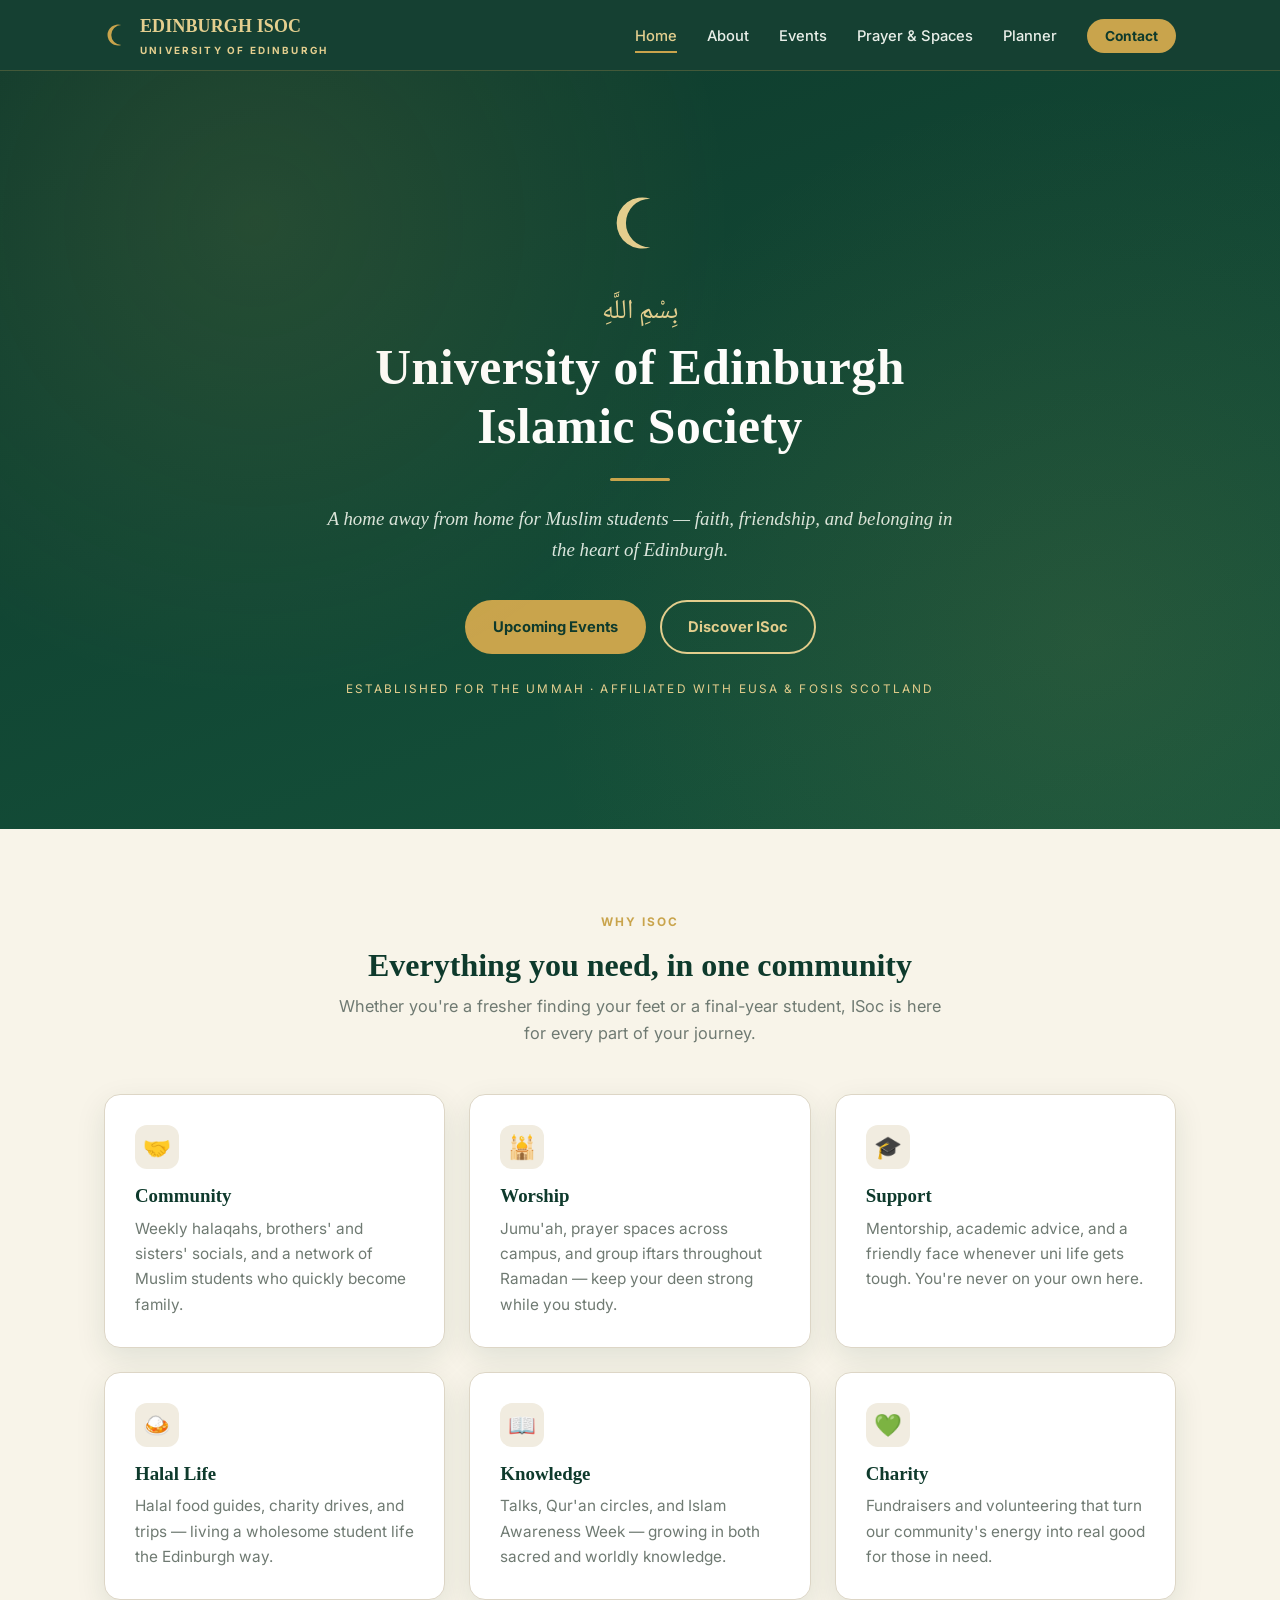
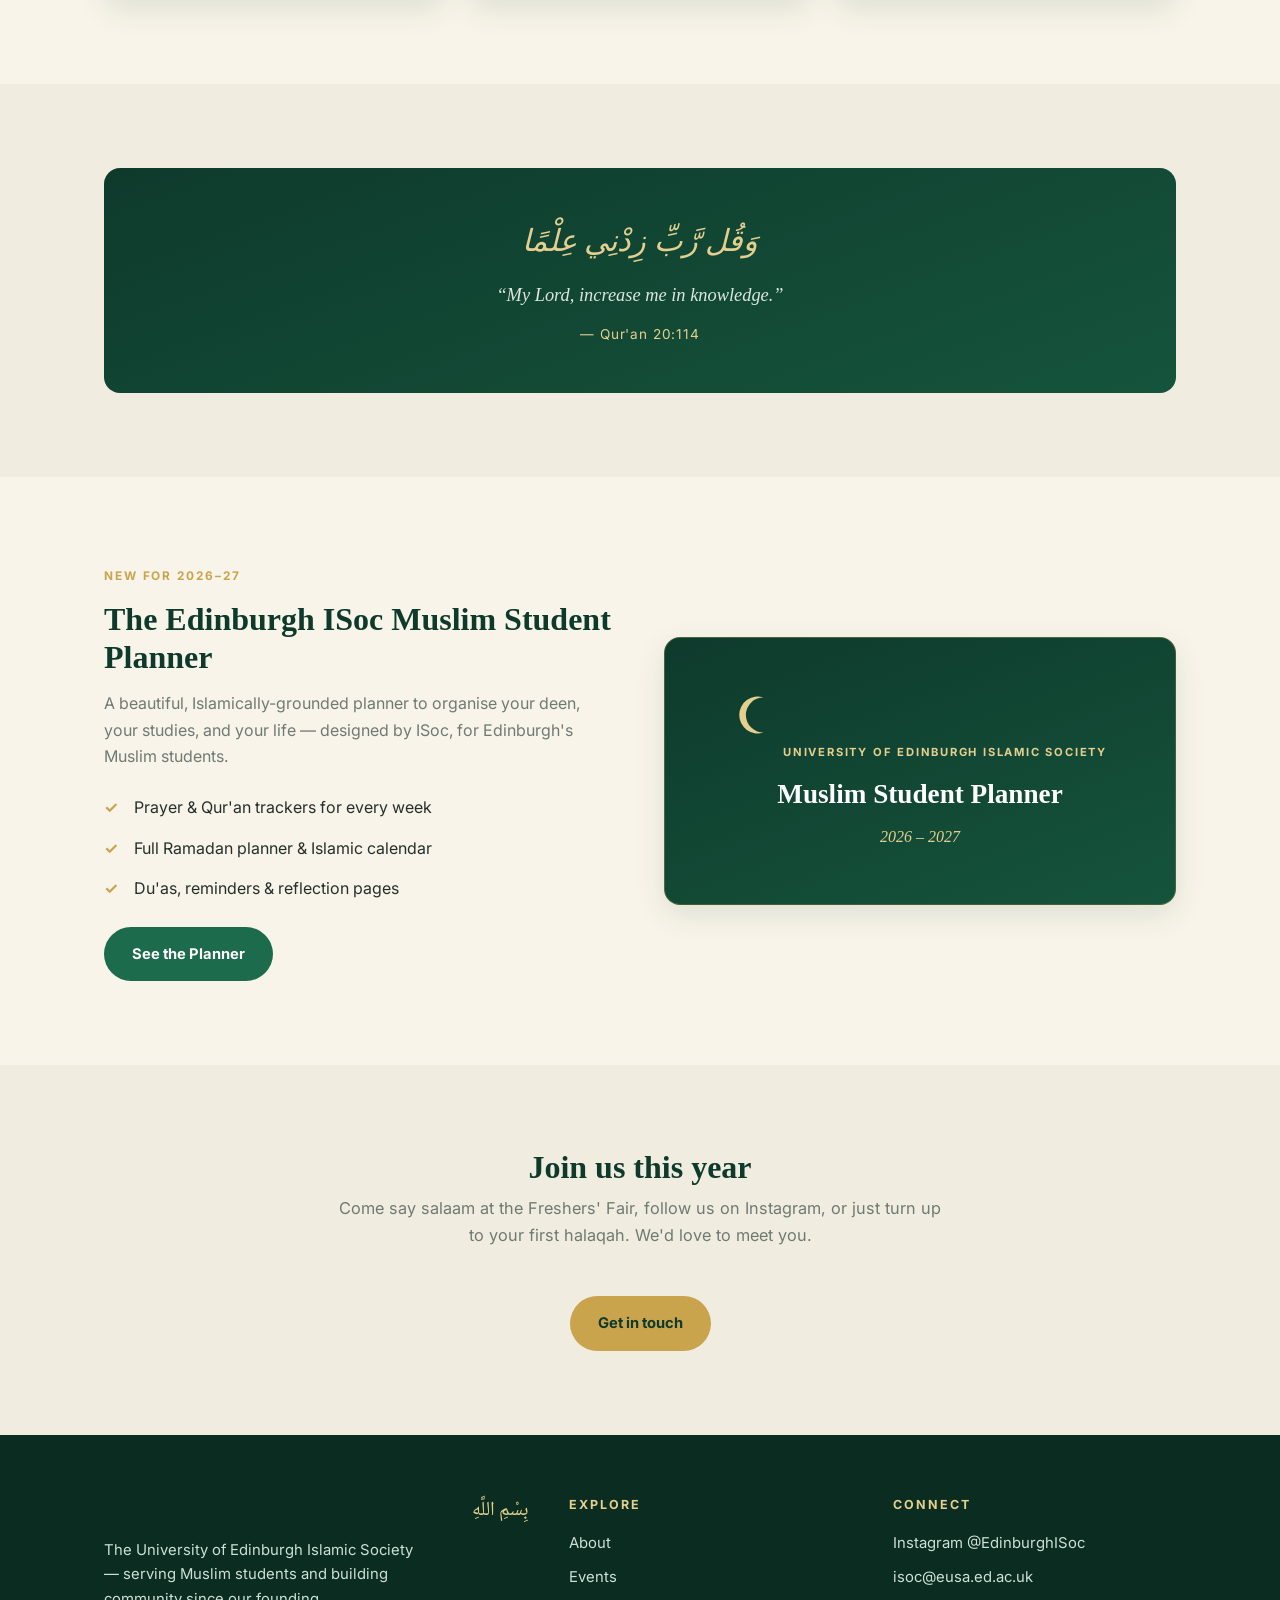
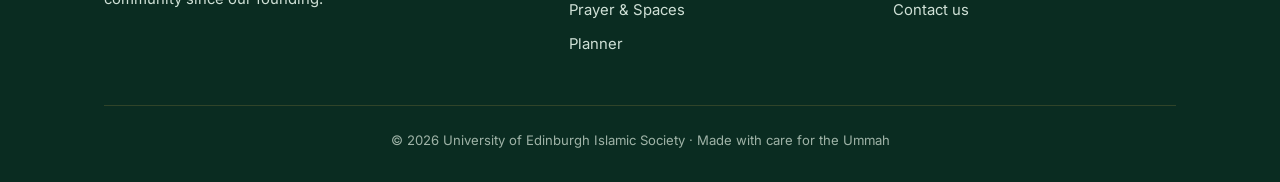
==== commit 548023e1: "Add files via upload" ====
--- a/index.html
+++ b/index.html
@@ -1,214 +1,125 @@
 <!DOCTYPE html>
 <html lang="en">
 <head>
-  <meta charset="UTF-8" />
-  <meta name="viewport" content="width=device-width, initial-scale=1.0" />
-  <title>ISocEd — University of Edinburgh Islamic Society</title>
-  <meta name="description" content="The University of Edinburgh Islamic Society (ISocEd) — a home away from home for Muslim students. Community, worship, support, and knowledge since 2001." />
-  <link rel="icon" href="assets/logo-mark.png" />
-  <link rel="preconnect" href="https://fonts.googleapis.com" />
-  <link rel="preconnect" href="https://fonts.gstatic.com" crossorigin />
-  <link rel="stylesheet" href="assets/style.css" />
+<meta charset="UTF-8">
+<meta name="viewport" content="width=device-width,initial-scale=1">
+<title>Edinburgh University Islamic Society (ISoc)</title>
+<meta name="description" content="The University of Edinburgh Islamic Society — a home for Muslim students. Events, prayer spaces, community and support.">
+<link rel="preconnect" href="https://fonts.googleapis.com">
+<link href="https://fonts.googleapis.com/css2?family=Inter:wght@400;500;600;700&family=Noto+Naskh+Arabic:wght@500;700&display=swap" rel="stylesheet">
+<link rel="stylesheet" href="assets/style.css">
 </head>
 <body>
+<nav class="nav">
+  <div class="container">
+    <a class="brand" href="index.html">
+      <svg class="crescent" viewBox="0 0 100 100"><path d="M66 12a40 40 0 1 0 0 76 31 31 0 1 1 0-76z" fill="currentColor"/></svg>
+      <span class="txt"><b>Edinburgh ISoc</b><span>University of Edinburgh</span></span>
+    </a>
+    <button class="burger" aria-label="Menu"><span></span><span></span><span></span></button>
+    <ul class="navlinks">
+      <li><a href="index.html" class="active">Home</a></li>
+      <li><a href="about.html">About</a></li>
+      <li><a href="events.html">Events</a></li>
+      <li><a href="prayer.html">Prayer &amp; Spaces</a></li>
+      <li><a href="planner.html">Planner</a></li>
+      <li><a href="contact.html" class="cta">Contact</a></li>
+    </ul>
+  </div>
+</nav>
 
-  <!-- ===== Salaam top bar ===== -->
-  <div class="topbar">
-    <div class="topbar-inner">
-      <span class="salaam">السلام عليكم ورحمة الله وبركاته</span>
-      <span class="tb-item">🏆 FOSIS Best Collaboration Event 2025</span>
-      <span class="tb-item">🕌 Since 2001</span>
-      <span class="tb-item">🗓️ Tuesdays 5pm · Chaplaincy, Potterrow</span>
-      <span class="tb-spacer"></span>
-      <a class="tb-link" href="https://linktr.ee/isocedinburgh" target="_blank" rel="noopener">All links &amp; tickets ↗</a>
+<header class="hero">
+  <div class="container">
+    <svg class="crescent-lg" viewBox="0 0 100 100"><path d="M66 12a40 40 0 1 0 0 76 31 31 0 1 1 0-76z" fill="currentColor"/></svg>
+    <p class="ar">بِسْمِ اللَّهِ</p>
+    <h1>University of Edinburgh<br>Islamic Society</h1>
+    <div class="divider-rule"></div>
+    <p class="lead">A home away from home for Muslim students — faith, friendship, and belonging in the heart of Edinburgh.</p>
+    <div class="hero-actions">
+      <a href="events.html" class="btn btn-gold">Upcoming Events</a>
+      <a href="about.html" class="btn btn-ghost">Discover ISoc</a>
+    </div>
+    <p class="meta">Established for the Ummah · Affiliated with EUSA &amp; FOSIS Scotland</p>
+  </div>
+</header>
+
+<section>
+  <div class="container">
+    <span class="eyebrow" style="display:block;text-align:center">Why ISoc</span>
+    <h2 class="section-title">Everything you need, in one community</h2>
+    <p class="section-sub">Whether you're a fresher finding your feet or a final-year student, ISoc is here for every part of your journey.</p>
+    <div class="grid g3">
+      <div class="card reveal"><div class="ico">🤝</div><h3>Community</h3><p>Weekly halaqahs, brothers' and sisters' socials, and a network of Muslim students who quickly become family.</p></div>
+      <div class="card reveal"><div class="ico">🕌</div><h3>Worship</h3><p>Jumu'ah, prayer spaces across campus, and group iftars throughout Ramadan — keep your deen strong while you study.</p></div>
+      <div class="card reveal"><div class="ico">🎓</div><h3>Support</h3><p>Mentorship, academic advice, and a friendly face whenever uni life gets tough. You're never on your own here.</p></div>
+      <div class="card reveal"><div class="ico">🍛</div><h3>Halal Life</h3><p>Halal food guides, charity drives, and trips — living a wholesome student life the Edinburgh way.</p></div>
+      <div class="card reveal"><div class="ico">📖</div><h3>Knowledge</h3><p>Talks, Qur'an circles, and Islam Awareness Week — growing in both sacred and worldly knowledge.</p></div>
+      <div class="card reveal"><div class="ico">💚</div><h3>Charity</h3><p>Fundraisers and volunteering that turn our community's energy into real good for those in need.</p></div>
     </div>
   </div>
+</section>
 
-  <!-- ===== Sticky nav ===== -->
-  <header class="nav">
-    <nav class="nav-inner" aria-label="Primary">
-      <a class="brand" href="index.html" aria-label="ISocEd home">
-        <img class="brand-mark" src="assets/logo-mark.png" alt="ISocEd crescent logo" width="36" height="36"
-          onerror="this.outerHTML='&lt;svg class=&quot;brand-mark&quot; viewBox=&quot;0 0 100 100&quot; width=&quot;36&quot; height=&quot;36&quot; aria-hidden=&quot;true&quot;&gt;&lt;path d=&quot;M68 12a40 40 0 1 0 0 76 32 32 0 1 1 0-76z&quot; fill=&quot;%23c9a44c&quot;/&gt;&lt;/svg&gt;'" />
-        <span class="brand-text"><b>ISocEd</b><span>Edinburgh Islamic Society</span></span>
-      </a>
-      <div class="nav-links">
-        <a href="index.html" class="active" aria-current="page">Home</a>
-        <a href="about.html">About</a>
-        <a href="events.html">Events</a>
-        <a href="prayer.html">Prayer &amp; Spaces</a>
-        <a href="planner.html">Planner</a>
-        <a href="contact.html" class="nav-cta">Contact</a>
+<section class="alt">
+  <div class="container">
+    <div class="quote reveal">
+      <p class="ar">وَقُل رَّبِّ زِدْنِي عِلْمًا</p>
+      <p>“My Lord, increase me in knowledge.”</p>
+      <cite>— Qur'an 20:114</cite>
+    </div>
+  </div>
+</section>
+
+<section>
+  <div class="container">
+    <div class="feature">
+      <div class="reveal">
+        <span class="eyebrow">New for 2026–27</span>
+        <h2 style="font-size:2rem;margin-bottom:14px">The Edinburgh ISoc Muslim Student Planner</h2>
+        <p style="color:var(--muted);margin-bottom:10px">A beautiful, Islamically-grounded planner to organise your deen, your studies, and your life — designed by ISoc, for Edinburgh's Muslim students.</p>
+        <ul class="ticklist">
+          <li>Prayer &amp; Qur'an trackers for every week</li>
+          <li>Full Ramadan planner &amp; Islamic calendar</li>
+          <li>Du'as, reminders &amp; reflection pages</li>
+        </ul>
+        <a href="planner.html" class="btn btn-green">See the Planner</a>
       </div>
-      <button class="hamburger" aria-label="Open menu" aria-expanded="false" aria-controls="primary-menu">
-        <span></span><span></span><span></span>
-      </button>
-    </nav>
-  </header>
-  <div class="nav-overlay" aria-hidden="true"></div>
-
-  <main>
-    <!-- ===== Hero ===== -->
-    <section class="hero">
-      <div class="hero-inner">
-        <img class="logo-full" src="assets/logo-full.png" alt="ISocEd — The University of Edinburgh Islamic Society" width="148"
-          onerror="this.outerHTML='&lt;svg class=&quot;logo-full&quot; viewBox=&quot;0 0 100 100&quot; width=&quot;148&quot; height=&quot;148&quot; aria-hidden=&quot;true&quot;&gt;&lt;path d=&quot;M68 12a40 40 0 1 0 0 76 32 32 0 1 1 0-76z&quot; fill=&quot;%23c9a44c&quot;/&gt;&lt;/svg&gt;'" />
-        <p class="bismillah">بِسْمِ اللَّهِ</p>
-        <h1>University of Edinburgh<br />Islamic Society</h1>
-        <div class="gold-rule"><span class="diamond"></span></div>
-        <p class="hero-lead">A home away from home for Muslim students — a warm, welcoming family for worship, friendship, knowledge and growth in the heart of Edinburgh.</p>
-        <div class="btn-row center">
-          <a class="btn btn-gold" href="events.html">Upcoming Events</a>
-          <a class="btn btn-ghost" href="about.html">Discover ISoc</a>
-          <a class="btn btn-green" href="https://linktr.ee/isocedinburgh" target="_blank" rel="noopener">Tickets &amp; Sign-ups</a>
-        </div>
-        <p class="hero-meta">🕌 Serving Muslim students since 2001 · 🏆 FOSIS Best Collaboration Event 2025</p>
-      </div>
-    </section>
-
-    <!-- ===== Why ISoc ===== -->
-    <section class="section section--cream">
-      <div class="container">
-        <div class="section-head reveal">
-          <span class="eyebrow">Why ISoc</span>
-          <h2>More than a society — a family</h2>
-          <div class="gold-rule"><span class="diamond"></span></div>
-          <p>Whatever brought you to Edinburgh, you belong here. Here is what being part of ISocEd means.</p>
-        </div>
-        <div class="grid grid-3">
-          <article class="card reveal">
-            <span class="icon-chip" aria-hidden="true">🤝</span>
-            <h3>Community</h3>
-            <p>Meet brothers and sisters from every background and course. Socials, dinners and study sessions where lifelong friendships begin.</p>
-          </article>
-          <article class="card reveal">
-            <span class="icon-chip" aria-hidden="true">🕌</span>
-            <h3>Worship</h3>
-            <p>Pray together on campus and at Edinburgh Central Mosque, join our weekly halaqah, and keep your salah strong through busy term-time.</p>
-          </article>
-          <article class="card reveal">
-            <span class="icon-chip" aria-hidden="true">🪴</span>
-            <h3>Support</h3>
-            <p>Far from home? Our committee and members are here for a chat, a brew, or guidance through university life — you are never on your own.</p>
-          </article>
-          <article class="card reveal">
-            <span class="icon-chip" aria-hidden="true">🍽️</span>
-            <h3>Halal Life</h3>
-            <p>From the best halal eats around campus to prayer spaces and Jumu’ah, we help you live your deen comfortably in Edinburgh.</p>
-          </article>
-          <article class="card reveal">
-            <span class="icon-chip" aria-hidden="true">📖</span>
-            <h3>Knowledge</h3>
-            <p>Halaqahs, guest speakers and Islam Awareness Week nourish the mind and heart — seeking knowledge as an act of worship.</p>
-          </article>
-          <article class="card reveal">
-            <span class="icon-chip" aria-hidden="true">🥲</span>
-            <h3>Charity</h3>
-            <p>Fundraisers, volunteering and community service let us give back together, embodying the generosity at the heart of our faith.</p>
-          </article>
-        </div>
-      </div>
-    </section>
-
-    <!-- ===== Qur'an quote band ===== -->
-    <section class="section section--panel">
-      <div class="container">
-        <div class="quote-band reveal">
-          <p class="ar">وَقُل رَّبِّ زِدْنِي عِلْمًا</p>
-          <p class="tr">“My Lord, increase me in knowledge.”</p>
-          <p class="ref">Qur’an 20:114</p>
-        </div>
-      </div>
-    </section>
-
-    <!-- ===== Planner feature ===== -->
-    <section class="section section--cream">
-      <div class="container">
-        <div class="feature">
-          <div class="reveal">
-            <span class="eyebrow" style="color:var(--gold);font-weight:600;letter-spacing:.14em;text-transform:uppercase;font-size:.76rem;">Our flagship project</span>
-            <h2>The Muslim Student Planner</h2>
-            <div class="gold-rule start"><span class="diamond"></span></div>
-            <p>A beautiful, Islamically-grounded planner designed to keep your deen and your degree in harmony all year round.</p>
-            <ul class="ticklist">
-              <li><span class="tick">✓</span><span>Daily prayer &amp; Qur’an trackers to build consistent habits</span></li>
-              <li><span class="tick">✓</span><span>A full Ramadan planner &amp; Islamic (Hijri) calendar</span></li>
-              <li><span class="tick">✓</span><span>Du’as, reflections and space for weekly goal-setting</span></li>
-            </ul>
-            <div class="btn-row">
-              <a class="btn btn-gold" href="planner.html">See the Planner</a>
-            </div>
-          </div>
-          <div class="reveal">
-            <div class="book-wrap">
-              <div class="book">
-                <div class="crescent" aria-hidden="true">☾</div>
-                <p class="b-sub">Edinburgh Islamic Society</p>
-                <p class="b-title">Muslim Student Planner</p>
-                <p class="b-year">2026 – 2027</p>
-                <p class="b-ar">بِسْمِ اللَّهِ</p>
-              </div>
-            </div>
-          </div>
-        </div>
-      </div>
-    </section>
-
-    <!-- ===== Final CTA ===== -->
-    <section class="section section--ink">
-      <div class="container">
-        <div class="section-head reveal" style="margin-bottom:24px;">
-          <span class="eyebrow">Join us this year</span>
-          <h2 style="color:var(--white);">Your place is already waiting</h2>
-          <div class="gold-rule"><span class="diamond"></span></div>
-          <p style="color:rgba(248,244,233,.85);">Drop in to our weekly halaqah every <strong>Tuesday at 5pm</strong> at the Chaplaincy, Potterrow — no experience needed, just bring yourself. Whether it’s your first week or final year, there’s a warm welcome and a cup of tea waiting.</p>
-        </div>
-        <div class="btn-row center reveal">
-          <a class="btn btn-gold" href="contact.html">Get in touch</a>
-          <a class="btn btn-green" href="https://linktr.ee/isocedinburgh" target="_blank" rel="noopener">Tickets &amp; Forms</a>
-        </div>
-      </div>
-    </section>
-  </main>
-
-  <!-- ===== Footer ===== -->
-  <footer class="footer">
-    <div class="container">
-      <div class="footer-grid">
-        <div class="footer-about">
-          <p class="bismillah">بِسْمِ اللَّهِ الرَّحْمَٰنِ الرَّحِيمِ</p>
-          <p>The University of Edinburgh Islamic Society — a home away from home for Muslim students since 2001. Affiliated with EUSA &amp; FOSIS Scotland.</p>
-        </div>
-        <div>
-          <h4>Explore</h4>
-          <ul>
-            <li><a href="index.html">Home</a></li>
-            <li><a href="about.html">About</a></li>
-            <li><a href="events.html">Events</a></li>
-            <li><a href="prayer.html">Prayer &amp; Spaces</a></li>
-            <li><a href="planner.html">Planner</a></li>
-          </ul>
-        </div>
-        <div>
-          <h4>Connect</h4>
-          <ul>
-            <li><a href="https://instagram.com/isocedinburgh" target="_blank" rel="noopener">Instagram @isocedinburgh</a></li>
-            <li><a href="https://linktr.ee/isocedinburgh" target="_blank" rel="noopener">Linktree — tickets &amp; forms</a></li>
-            <li><a href="mailto:isoc@eusa.ed.ac.uk">isoc@eusa.ed.ac.uk</a></li>
-            <li><a href="contact.html">Contact us</a></li>
-          </ul>
-        </div>
-      </div>
-      <div class="footer-bottom">
-        <span class="brand-mini">
-          <img src="assets/logo-mark.png" alt="" aria-hidden="true" width="26" height="26" onerror="this.style.display='none'" />
-          ISocEd · Edinburgh Islamic Society
-        </span>
-        <span>&copy; <span id="year">2026</span> University of Edinburgh Islamic Society. All rights reserved.</span>
+      <div class="pcover reveal">
+        <svg class="crescent" viewBox="0 0 100 100"><path d="M66 12a40 40 0 1 0 0 76 31 31 0 1 1 0-76z" fill="currentColor"/></svg>
+        <small>University of Edinburgh Islamic Society</small>
+        <h3>Muslim Student Planner</h3>
+        <p class="yr">2026 – 2027</p>
       </div>
     </div>
-  </footer>
+  </div>
+</section>
 
-  <script src="assets/script.js"></script>
+<section class="alt">
+  <div class="container" style="text-align:center">
+    <h2 class="section-title">Join us this year</h2>
+    <p class="section-sub">Come say salaam at the Freshers' Fair, follow us on Instagram, or just turn up to your first halaqah. We'd love to meet you.</p>
+    <a href="contact.html" class="btn btn-gold">Get in touch</a>
+  </div>
+</section>
+
+<footer>
+  <div class="container">
+    <div class="fgrid">
+      <div>
+        <p class="ar">بِسْمِ اللَّهِ</p>
+        <p style="color:#cfe0d6;font-size:.93rem;max-width:320px">The University of Edinburgh Islamic Society — serving Muslim students and building community since our founding.</p>
+      </div>
+      <div>
+        <h4>Explore</h4>
+        <a href="about.html">About</a><a href="events.html">Events</a><a href="prayer.html">Prayer &amp; Spaces</a><a href="planner.html">Planner</a>
+      </div>
+      <div>
+        <h4>Connect</h4>
+        <a href="https://instagram.com/EdinburghISoc">Instagram @EdinburghISoc</a><a href="mailto:isoc@eusa.ed.ac.uk">isoc@eusa.ed.ac.uk</a><a href="contact.html">Contact us</a>
+      </div>
+    </div>
+    <div class="fbottom">© <span id="yr">2026</span> University of Edinburgh Islamic Society · Made with care for the Ummah</div>
+  </div>
+</footer>
+<script src="assets/script.js"></script>
 </body>
 </html>
--- a/assets/style.css
+++ b/assets/style.css
@@ -1,344 +1,147 @@
-/* =====================================================================
-   ISocEd — University of Edinburgh Islamic Society
-   Global stylesheet (all pages)
-   Handwritten CSS. No frameworks, no bundlers.
-   ===================================================================== */
+:root{
+  --ink:#0e3a2c; --ink2:#0a2c21; --green:#1b6b4c; --green2:#15543c;
+  --gold:#c9a44c; --gold-lt:#e4cf8f; --cream:#f8f4e9; --panel:#f1ece0;
+  --text:#26302a; --muted:#6f7a72; --white:#ffffff; --line:#ddd6c6;
+  --maxw:1120px; --r:16px; --shadow:0 10px 30px rgba(14,58,44,.10);
+  --serif:'Georgia','Times New Roman',serif;
+  --sans:'Inter','Helvetica Neue',Arial,'Liberation Sans',sans-serif;
+}
+*{box-sizing:border-box;margin:0;padding:0}
+html{scroll-behavior:smooth}
+body{font-family:var(--sans);color:var(--text);background:var(--cream);line-height:1.65;-webkit-font-smoothing:antialiased}
+img{max-width:100%;display:block}
+a{color:var(--green);text-decoration:none}
+a:hover{color:var(--gold)}
+.container{max-width:var(--maxw);margin:0 auto;padding:0 24px}
+.serif{font-family:var(--serif)}
+.ar{font-family:'Noto Naskh Arabic','Amiri',serif;direction:rtl}
+section{padding:84px 0}
+h1,h2,h3{font-family:var(--serif);line-height:1.18;color:var(--ink);font-weight:700}
+h2.section-title{font-size:2rem;text-align:center;margin-bottom:8px}
+.section-sub{text-align:center;color:var(--muted);max-width:620px;margin:0 auto 48px;font-size:1.02rem}
+.eyebrow{display:inline-block;letter-spacing:.16em;text-transform:uppercase;font-size:.74rem;font-weight:700;color:var(--gold);margin-bottom:14px}
 
-@import url('https://fonts.googleapis.com/css2?family=Inter:wght@400;500;600;700&family=Noto+Naskh+Arabic:wght@400;500;600;700&display=swap');
+/* ---------- NAV ---------- */
+.nav{position:sticky;top:0;z-index:50;background:rgba(14,58,44,.97);backdrop-filter:blur(8px);border-bottom:1px solid rgba(201,164,76,.25)}
+.nav .container{display:flex;align-items:center;justify-content:space-between;height:70px}
+.brand{display:flex;align-items:center;gap:10px;color:var(--white)}
+.brand:hover{color:var(--white)}
+.brand .crescent{width:26px;height:26px;color:var(--gold)}
+.brand b{font-family:var(--serif);font-size:1.12rem;letter-spacing:.01em}
+.brand span{display:block;font-size:.62rem;letter-spacing:.22em;text-transform:uppercase;color:var(--gold-lt);font-weight:700}
+.navlinks{display:flex;align-items:center;gap:30px;list-style:none}
+.navlinks a{color:#e9efe9;font-size:.92rem;font-weight:500;position:relative}
+.navlinks a:hover,.navlinks a.active{color:var(--gold-lt)}
+.navlinks a.active::after{content:'';position:absolute;left:0;right:0;bottom:-8px;height:2px;background:var(--gold)}
+.nav .cta{background:var(--gold);color:var(--ink)!important;padding:9px 18px;border-radius:999px;font-weight:700;font-size:.86rem}
+.nav .cta:hover{background:var(--gold-lt)}
+.burger{display:none;background:none;border:0;cursor:pointer;width:30px;height:24px;position:relative}
+.burger span{position:absolute;left:0;right:0;height:2.5px;background:var(--gold-lt);border-radius:2px;transition:.25s}
+.burger span:nth-child(1){top:0}.burger span:nth-child(2){top:11px}.burger span:nth-child(3){top:22px}
 
-/* ---------- Design tokens ---------- */
-:root {
-  --ink: #0e3a2c;
-  --ink2: #0a2c21;
-  --green: #1b6b4c;
-  --green2: #15543c;
-  --gold: #c9a44c;
-  --gold-lt: #e4cf8f;
-  --cream: #f8f4e9;
-  --panel: #f1ece0;
-  --text: #26302a;
-  --muted: #6f7a72;
-  --white: #ffffff;
-  --line: #ddd6c6;
+/* ---------- HERO ---------- */
+.hero{position:relative;background:linear-gradient(160deg,var(--ink) 0%,var(--green2) 100%);color:var(--white);text-align:center;padding:120px 0 130px;overflow:hidden}
+.hero::after{content:'';position:absolute;inset:0;background-image:radial-gradient(circle at 20% 20%,rgba(201,164,76,.12),transparent 40%),radial-gradient(circle at 85% 75%,rgba(201,164,76,.10),transparent 45%);pointer-events:none}
+.hero .crescent-lg{width:64px;height:64px;color:var(--gold-lt);margin:0 auto 22px}
+.hero h1{color:var(--white);font-size:3.1rem;letter-spacing:.01em}
+.hero .ar{font-size:1.7rem;color:var(--gold-lt);margin:6px 0 4px}
+.hero p.lead{font-size:1.18rem;color:#dce7df;max-width:640px;margin:18px auto 8px;font-family:var(--serif);font-style:italic}
+.hero .meta{letter-spacing:.18em;text-transform:uppercase;font-size:.74rem;color:var(--gold-lt);margin-top:26px}
+.hero-actions{margin-top:34px;display:flex;gap:14px;justify-content:center;flex-wrap:wrap}
+.divider-rule{width:60px;height:3px;background:var(--gold);margin:22px auto;border-radius:3px}
 
-  --serif: Georgia, 'Times New Roman', Times, serif;
-  --body: 'Inter', system-ui, -apple-system, 'Segoe UI', Roboto, Helvetica, Arial, sans-serif;
-  --arabic: 'Noto Naskh Arabic', 'Geeza Pro', 'Traditional Arabic', serif;
+/* ---------- BUTTONS ---------- */
+.btn{display:inline-block;padding:13px 26px;border-radius:999px;font-weight:700;font-size:.92rem;cursor:pointer;border:2px solid transparent;transition:.2s}
+.btn-gold{background:var(--gold);color:var(--ink)}
+.btn-gold:hover{background:var(--gold-lt);color:var(--ink);transform:translateY(-2px)}
+.btn-ghost{background:transparent;border-color:var(--gold-lt);color:var(--gold-lt)}
+.btn-ghost:hover{background:rgba(201,164,76,.12);color:var(--white)}
+.btn-green{background:var(--green);color:var(--white)}
+.btn-green:hover{background:var(--green2);color:var(--white);transform:translateY(-2px)}
 
-  --radius: 16px;
-  --radius-sm: 10px;
-  --radius-lg: 24px;
-  --maxw: 1120px;
-  --shadow-sm: 0 2px 8px rgba(14, 58, 44, 0.06);
-  --shadow: 0 10px 30px rgba(14, 58, 44, 0.10);
-  --shadow-lg: 0 22px 50px rgba(14, 58, 44, 0.16);
-  --ring: 0 0 0 3px rgba(201, 164, 76, 0.35);
+/* ---------- CARDS / GRID ---------- */
+.grid{display:grid;gap:24px}
+.g3{grid-template-columns:repeat(3,1fr)}
+.g2{grid-template-columns:repeat(2,1fr)}
+.card{background:var(--white);border:1px solid var(--line);border-radius:var(--r);padding:30px;box-shadow:var(--shadow);transition:.2s}
+.card:hover{transform:translateY(-4px);border-color:var(--gold)}
+.card .ico{width:44px;height:44px;border-radius:12px;background:var(--panel);display:flex;align-items:center;justify-content:center;color:var(--green);margin-bottom:16px;font-size:1.4rem}
+.card h3{font-size:1.18rem;margin-bottom:8px}
+.card p{color:var(--muted);font-size:.96rem}
+.alt{background:var(--panel)}
+
+/* ---------- EVENTS ---------- */
+.event{display:flex;gap:20px;align-items:flex-start;background:var(--white);border:1px solid var(--line);border-left:4px solid var(--green);border-radius:12px;padding:20px 24px;margin-bottom:14px}
+.event .when{min-width:92px;font-weight:700;color:var(--green);font-size:.9rem}
+.event h3{font-size:1.08rem;margin-bottom:3px}
+.event p{color:var(--muted);font-size:.94rem}
+.badge{display:inline-block;font-size:.7rem;font-weight:700;letter-spacing:.05em;text-transform:uppercase;padding:4px 10px;border-radius:999px;margin-top:8px}
+.badge.free{background:#e3f1e8;color:#1b6b4c}
+.badge.ticketed{background:#fbeada;color:#b4641d}
+.badge.mixed{background:#f3ecd6;color:#9a7b22}
+
+/* ---------- PRAYER TABLE ---------- */
+.table-wrap{overflow-x:auto;border-radius:12px;border:1px solid var(--line)}
+table{width:100%;border-collapse:collapse;background:var(--white);min-width:480px}
+th,td{padding:13px 16px;text-align:left;border-bottom:1px solid var(--line);font-size:.95rem}
+th{background:var(--green);color:var(--white);font-family:var(--sans);font-weight:600;letter-spacing:.02em}
+tr:last-child td{border-bottom:0}
+tbody tr:nth-child(even){background:var(--panel)}
+
+/* ---------- CALLOUT / QURAN ---------- */
+.quote{background:linear-gradient(160deg,var(--ink),var(--green2));color:var(--white);border-radius:var(--r);padding:48px;text-align:center}
+.quote .ar{font-size:1.9rem;color:var(--gold-lt);margin-bottom:14px}
+.quote p{font-family:var(--serif);font-style:italic;font-size:1.15rem;color:#dce7df}
+.quote cite{display:block;margin-top:12px;color:var(--gold-lt);font-style:normal;font-size:.85rem;letter-spacing:.06em}
+
+/* ---------- PLANNER FEATURE ---------- */
+.feature{display:grid;grid-template-columns:1fr 1fr;gap:48px;align-items:center}
+.feature .pcover{background:linear-gradient(160deg,var(--ink),var(--green2));border-radius:var(--r);padding:54px 40px;color:var(--white);text-align:center;box-shadow:var(--shadow);border:1px solid rgba(201,164,76,.3)}
+.feature .pcover .crescent{width:46px;height:46px;color:var(--gold-lt);margin:0 auto 18px}
+.feature .pcover small{letter-spacing:.16em;text-transform:uppercase;color:var(--gold-lt);font-size:.7rem;font-weight:700}
+.feature .pcover h3{color:var(--white);font-size:1.7rem;margin:14px 0}
+.feature .pcover .yr{color:var(--gold-lt);font-style:italic;font-family:var(--serif)}
+.price{font-size:2.2rem;font-weight:700;color:var(--green);font-family:var(--serif)}
+.ticklist{list-style:none;margin:18px 0}
+.ticklist li{padding:7px 0 7px 30px;position:relative;color:var(--text)}
+.ticklist li::before{content:'✓';position:absolute;left:0;color:var(--gold);font-weight:700}
+
+/* ---------- FORM ---------- */
+.form{display:grid;gap:16px;max-width:560px;margin:0 auto}
+.form input,.form textarea{width:100%;padding:14px 16px;border:1px solid var(--line);border-radius:10px;font-family:var(--sans);font-size:.96rem;background:var(--white)}
+.form input:focus,.form textarea:focus{outline:2px solid var(--gold-lt);border-color:var(--gold)}
+.form label{font-weight:600;font-size:.9rem;margin-bottom:-8px}
+
+/* ---------- FOOTER ---------- */
+footer{background:var(--ink2);color:#cfe0d6;padding:60px 0 30px}
+.fgrid{display:grid;grid-template-columns:1.5fr 1fr 1fr;gap:40px;margin-bottom:40px}
+footer h4{color:var(--gold-lt);font-family:var(--sans);font-size:.78rem;letter-spacing:.16em;text-transform:uppercase;margin-bottom:16px}
+footer a{color:#cfe0d6;display:block;margin-bottom:9px;font-size:.93rem}
+footer a:hover{color:var(--gold-lt)}
+footer .ar{color:var(--gold-lt);font-size:1.25rem;margin-bottom:10px}
+.fbottom{border-top:1px solid rgba(201,164,76,.2);padding-top:24px;text-align:center;font-size:.82rem;color:#9fb3a7}
+
+/* ---------- REVEAL ---------- */
+.reveal{opacity:0;transform:translateY(20px);transition:.6s ease}
+.reveal.in{opacity:1;transform:none}
+
+/* ---------- RESPONSIVE ---------- */
+@media(max-width:860px){
+  .g3{grid-template-columns:1fr 1fr}
+  .feature{grid-template-columns:1fr}
+  .fgrid{grid-template-columns:1fr 1fr}
+  .hero h1{font-size:2.3rem}
+  .navlinks{position:fixed;top:70px;right:0;bottom:0;width:74%;max-width:320px;background:var(--ink);flex-direction:column;align-items:flex-start;gap:0;padding:24px;transform:translateX(100%);transition:.3s;box-shadow:-10px 0 30px rgba(0,0,0,.3)}
+  .navlinks.open{transform:none}
+  .navlinks li{width:100%}
+  .navlinks a{display:block;padding:14px 0;width:100%;border-bottom:1px solid rgba(255,255,255,.08)}
+  .navlinks a.active::after{display:none}
+  .nav .cta{margin-top:12px}
+  .burger{display:block}
 }
-
-/* ---------- Reset / base ---------- */
-*, *::before, *::after { box-sizing: border-box; }
-html { scroll-behavior: smooth; -webkit-text-size-adjust: 100%; }
-body {
-  margin: 0;
-  font-family: var(--body);
-  color: var(--text);
-  background: var(--cream);
-  line-height: 1.65;
-  font-size: 17px;
-  -webkit-font-smoothing: antialiased;
-  text-rendering: optimizeLegibility;
+@media(max-width:560px){
+  section{padding:60px 0}
+  .g3,.g2,.fgrid{grid-template-columns:1fr}
+  .hero h1{font-size:2rem}
+  .quote{padding:32px 22px}
 }
-img { max-width: 100%; display: block; }
-a { color: var(--green); text-decoration: none; }
-a:hover { color: var(--green2); }
-h1, h2, h3, h4 { font-family: var(--serif); color: var(--ink); line-height: 1.18; font-weight: 700; margin: 0 0 .4em; letter-spacing: .2px; }
-h1 { font-size: clamp(2rem, 5vw, 3.2rem); }
-h2 { font-size: clamp(1.6rem, 3.4vw, 2.4rem); }
-h3 { font-size: 1.25rem; }
-p { margin: 0 0 1rem; }
-:focus-visible { outline: none; box-shadow: var(--ring); border-radius: 6px; }
-
-/* ---------- Layout helpers ---------- */
-.container { width: 100%; max-width: var(--maxw); margin-inline: auto; padding-inline: 24px; }
-.section { padding: clamp(48px, 7vw, 88px) 0; }
-.section--cream { background: var(--cream); }
-.section--panel { background: var(--panel); }
-.section--ink { background: var(--ink); color: var(--cream); }
-.section-head { max-width: 720px; margin: 0 auto clamp(28px, 4vw, 48px); text-align: center; }
-.section-head.left { margin-inline: 0; text-align: left; }
-.section-head .eyebrow { display: inline-block; font-family: var(--body); font-weight: 600; letter-spacing: .14em; text-transform: uppercase; font-size: .76rem; color: var(--gold); margin-bottom: .6rem; }
-.section-head p { color: var(--muted); font-size: 1.05rem; }
-.lead { font-size: 1.15rem; color: var(--muted); }
-.center { text-align: center; }
-
-/* ---------- Gold divider ---------- */
-.gold-rule { display: flex; align-items: center; justify-content: center; gap: 10px; margin: 18px auto; }
-.gold-rule::before, .gold-rule::after { content: ""; height: 2px; width: 64px; background: linear-gradient(90deg, transparent, var(--gold)); border-radius: 2px; }
-.gold-rule::after { background: linear-gradient(90deg, var(--gold), transparent); }
-.gold-rule .diamond { width: 9px; height: 9px; background: var(--gold); transform: rotate(45deg); border-radius: 2px; }
-.gold-rule.start { justify-content: flex-start; }
-.gold-rule.start::before { display: none; }
-
-/* Arabic text */
-.arabic { font-family: var(--arabic); direction: rtl; line-height: 2; }
-
-/* =====================================================================
-   Salaam top bar
-   ===================================================================== */
-.topbar { background: var(--ink2); color: var(--gold-lt); font-size: .82rem; border-bottom: 1px solid rgba(201,164,76,.18); }
-.topbar-inner { display: flex; align-items: center; gap: 22px; padding: 8px 24px; max-width: var(--maxw); margin-inline: auto; white-space: nowrap; overflow-x: auto; scrollbar-width: none; }
-.topbar-inner::-webkit-scrollbar { display: none; }
-.topbar .salaam { font-family: var(--arabic); direction: rtl; color: var(--gold-lt); font-size: .95rem; font-weight: 500; }
-.topbar .tb-item { color: rgba(248,244,233,.86); display: inline-flex; align-items: center; gap: 6px; }
-.topbar .tb-spacer { flex: 1 1 auto; min-width: 8px; }
-.topbar .tb-link { color: var(--gold); font-weight: 600; }
-.topbar .tb-link:hover { color: var(--gold-lt); }
-
-/* =====================================================================
-   Sticky nav
-   ===================================================================== */
-.nav { position: sticky; top: 0; z-index: 50; background: rgba(248,244,233,.88); backdrop-filter: saturate(140%) blur(10px); border-bottom: 1px solid var(--line); }
-.nav-inner { display: flex; align-items: center; justify-content: space-between; gap: 16px; padding: 12px 24px; max-width: var(--maxw); margin-inline: auto; }
-.brand { display: inline-flex; align-items: center; gap: 12px; }
-.brand img.brand-mark, .brand svg.brand-mark { width: 36px; height: 36px; border-radius: 9px; object-fit: cover; box-shadow: var(--shadow-sm); background: var(--cream); }
-.brand-text { display: flex; flex-direction: column; line-height: 1.05; }
-.brand-text b { font-family: var(--serif); color: var(--ink); font-size: 1.18rem; }
-.brand-text span { font-size: .72rem; color: var(--muted); letter-spacing: .04em; }
-
-.nav-links { display: flex; align-items: center; gap: 4px; }
-.nav-links a { color: var(--ink); font-weight: 500; font-size: .96rem; padding: 9px 14px; border-radius: 999px; transition: background .18s ease, color .18s ease; }
-.nav-links a:hover { background: rgba(201,164,76,.14); }
-.nav-links a.active { color: var(--green2); background: rgba(27,107,76,.10); font-weight: 600; }
-.nav-links a.nav-cta { background: var(--gold); color: var(--ink2); font-weight: 600; padding: 9px 18px; box-shadow: var(--shadow-sm); }
-.nav-links a.nav-cta:hover { background: var(--gold-lt); }
-
-.hamburger { display: none; flex-direction: column; gap: 5px; background: none; border: 0; cursor: pointer; padding: 8px; border-radius: 10px; }
-.hamburger span { width: 24px; height: 2px; background: var(--ink); border-radius: 2px; transition: transform .25s ease, opacity .25s ease; }
-.nav-overlay { display: none; }
-
-/* =====================================================================
-   Buttons
-   ===================================================================== */
-.btn { display: inline-flex; align-items: center; justify-content: center; gap: 8px; font-family: var(--body); font-weight: 600; font-size: .98rem; padding: 13px 24px; border-radius: 999px; border: 2px solid transparent; cursor: pointer; transition: transform .15s ease, box-shadow .2s ease, background .2s ease, color .2s ease; line-height: 1; }
-.btn:active { transform: translateY(1px); }
-.btn-gold { background: var(--gold); color: var(--ink2); box-shadow: var(--shadow-sm); }
-.btn-gold:hover { background: var(--gold-lt); color: var(--ink2); box-shadow: var(--shadow); transform: translateY(-2px); }
-.btn-green { background: var(--green); color: var(--white); box-shadow: var(--shadow-sm); }
-.btn-green:hover { background: var(--green2); color: var(--white); box-shadow: var(--shadow); transform: translateY(-2px); }
-.btn-ghost { background: transparent; color: var(--gold); border-color: var(--gold); }
-.btn-ghost:hover { background: rgba(201,164,76,.14); color: var(--gold-lt); transform: translateY(-2px); }
-.btn-ghost.on-light { color: var(--green2); border-color: var(--gold); }
-.btn-ghost.on-light:hover { background: rgba(201,164,76,.12); color: var(--green2); }
-.btn-row { display: flex; flex-wrap: wrap; gap: 14px; }
-.btn-row.center { justify-content: center; }
-
-/* =====================================================================
-   Hero
-   ===================================================================== */
-.hero { position: relative; background: radial-gradient(120% 120% at 50% -10%, var(--green2) 0%, var(--ink) 55%, var(--ink2) 100%); color: var(--cream); overflow: hidden; }
-.hero::before { content: ""; position: absolute; inset: 0; background-image: radial-gradient(rgba(201,164,76,.10) 1px, transparent 1px); background-size: 26px 26px; opacity: .5; pointer-events: none; }
-.hero-inner { position: relative; max-width: var(--maxw); margin-inline: auto; padding: clamp(56px, 9vw, 104px) 24px; text-align: center; }
-.hero h1 { color: var(--white); }
-.hero .logo-full { width: clamp(120px, 22vw, 148px); height: auto; margin: 0 auto 22px; border-radius: 18px; box-shadow: 0 14px 40px rgba(0,0,0,.28); background: var(--cream); }
-.hero .bismillah { font-family: var(--arabic); direction: rtl; color: var(--gold-lt); font-size: clamp(1.6rem, 4vw, 2.3rem); margin-bottom: 10px; }
-.hero .gold-rule::before, .hero .gold-rule::after { background: linear-gradient(90deg, transparent, var(--gold)); }
-.hero .gold-rule::after { background: linear-gradient(90deg, var(--gold), transparent); }
-.hero .hero-lead { color: rgba(248,244,233,.9); font-size: 1.2rem; max-width: 640px; margin: 8px auto 26px; }
-.hero .hero-meta { margin-top: 24px; color: var(--gold-lt); font-size: .92rem; letter-spacing: .02em; }
-
-/* Page (inner) hero — smaller, for sub pages */
-.page-hero { background: linear-gradient(160deg, var(--green2), var(--ink) 70%); color: var(--cream); }
-.page-hero::before { content: ""; }
-.page-hero .hero-inner { padding: clamp(48px, 7vw, 78px) 24px; }
-.page-hero h1 { color: var(--white); }
-.page-hero .hero-lead { margin-bottom: 0; }
-.page-hero .arabic-sub { font-family: var(--arabic); direction: rtl; color: var(--gold-lt); font-size: clamp(1.4rem, 3.5vw, 2rem); margin: 4px 0 12px; }
-
-/* =====================================================================
-   Cards
-   ===================================================================== */
-.grid { display: grid; gap: 22px; }
-.grid-3 { grid-template-columns: repeat(3, 1fr); }
-.grid-2 { grid-template-columns: repeat(2, 1fr); }
-
-.card { background: var(--white); border: 1px solid var(--line); border-radius: var(--radius); padding: 26px; box-shadow: var(--shadow-sm); transition: transform .2s ease, box-shadow .2s ease, border-color .2s ease; }
-.card:hover { transform: translateY(-6px); box-shadow: var(--shadow); border-color: var(--gold-lt); }
-.icon-chip { display: inline-flex; align-items: center; justify-content: center; width: 52px; height: 52px; border-radius: 14px; font-size: 1.5rem; background: linear-gradient(150deg, var(--gold-lt), var(--gold)); color: var(--ink2); margin-bottom: 14px; box-shadow: var(--shadow-sm); }
-.card h3 { margin-bottom: .35em; }
-.card p { color: var(--muted); margin-bottom: 0; font-size: .98rem; }
-.card .role-tag { display: inline-block; font-size: .72rem; font-weight: 600; letter-spacing: .08em; text-transform: uppercase; color: var(--gold); margin-bottom: 8px; }
-
-/* =====================================================================
-   Quote bands
-   ===================================================================== */
-.quote-band { background: linear-gradient(135deg, var(--green) 0%, var(--green2) 60%, var(--ink) 100%); color: var(--cream); text-align: center; border-radius: var(--radius-lg); padding: clamp(36px, 6vw, 64px); position: relative; overflow: hidden; box-shadow: var(--shadow); }
-.quote-band::before { content: "\201D"; position: absolute; top: -10px; left: 26px; font-family: var(--serif); font-size: 9rem; color: rgba(201,164,76,.22); line-height: 1; }
-.quote-band .ar { font-family: var(--arabic); direction: rtl; color: var(--gold-lt); font-size: clamp(1.8rem, 4.5vw, 2.6rem); margin-bottom: 14px; line-height: 1.9; }
-.quote-band .tr { font-family: var(--serif); font-size: clamp(1.15rem, 2.4vw, 1.5rem); font-style: italic; max-width: 720px; margin: 0 auto 8px; color: var(--white); }
-.quote-band .ref { color: var(--gold-lt); font-size: .9rem; letter-spacing: .05em; }
-
-.quote-card { background: var(--ink); color: var(--cream); border-radius: var(--radius); padding: 32px; box-shadow: var(--shadow); border: 1px solid rgba(201,164,76,.25); display: flex; flex-direction: column; justify-content: center; }
-.quote-card .ar { font-family: var(--arabic); direction: rtl; color: var(--gold-lt); font-size: 1.9rem; line-height: 1.9; margin-bottom: 14px; }
-.quote-card .tr { font-family: var(--serif); font-style: italic; font-size: 1.2rem; color: var(--white); margin-bottom: 6px; }
-.quote-card .ref { color: var(--gold); font-size: .85rem; letter-spacing: .05em; }
-
-/* =====================================================================
-   Two-column feature
-   ===================================================================== */
-.feature { display: grid; grid-template-columns: 1fr 1fr; gap: clamp(28px, 5vw, 56px); align-items: center; }
-.feature .ticklist { list-style: none; padding: 0; margin: 18px 0 24px; display: grid; gap: 12px; }
-.feature .ticklist li { display: flex; gap: 12px; align-items: flex-start; color: var(--text); }
-.tick { flex: none; width: 24px; height: 24px; border-radius: 50%; background: rgba(27,107,76,.12); color: var(--green); display: inline-flex; align-items: center; justify-content: center; font-size: .8rem; font-weight: 700; margin-top: 2px; }
-
-/* =====================================================================
-   Book cover mockup
-   ===================================================================== */
-.book-wrap { display: flex; justify-content: center; perspective: 1400px; }
-.book { width: min(320px, 80%); aspect-ratio: 3 / 4.2; border-radius: 8px 14px 14px 8px; background: linear-gradient(150deg, var(--green2), var(--ink) 75%); box-shadow: var(--shadow-lg), inset 0 0 0 1px rgba(201,164,76,.3); color: var(--cream); padding: 30px 26px; position: relative; transform: rotateY(-14deg) rotateX(3deg); transition: transform .4s ease; border-left: 8px solid rgba(0,0,0,.25); }
-.book:hover { transform: rotateY(-6deg) rotateX(1deg); }
-.book::after { content: ""; position: absolute; inset: 14px; border: 1.5px solid rgba(201,164,76,.45); border-radius: 6px; pointer-events: none; }
-.book .crescent { font-size: 2.4rem; color: var(--gold-lt); }
-.book .b-sub { font-family: var(--body); letter-spacing: .22em; text-transform: uppercase; font-size: .66rem; color: var(--gold); margin-top: 40px; }
-.book .b-title { font-family: var(--serif); font-size: 1.7rem; line-height: 1.2; margin: 8px 0 6px; color: var(--white); }
-.book .b-year { font-family: var(--serif); color: var(--gold-lt); font-size: 1rem; }
-.book .b-ar { font-family: var(--arabic); direction: rtl; color: var(--gold-lt); font-size: 1.3rem; position: absolute; bottom: 28px; left: 26px; right: 26px; }
-
-/* =====================================================================
-   Prayer times widget
-   ===================================================================== */
-.prayer-widget { background: linear-gradient(135deg, var(--green) 0%, var(--green2) 55%, var(--ink) 100%); color: var(--cream); border-radius: var(--radius-lg); padding: clamp(24px, 4vw, 38px); box-shadow: var(--shadow); border: 1px solid rgba(201,164,76,.25); }
-.pw-head { display: flex; flex-wrap: wrap; align-items: baseline; justify-content: space-between; gap: 8px; margin-bottom: 20px; }
-.pw-head h3 { color: var(--white); margin: 0; }
-.pw-dates { color: var(--gold-lt); font-size: .92rem; text-align: right; }
-.pw-dates .hijri { font-family: var(--arabic); direction: rtl; font-size: 1.05rem; }
-.pw-grid { display: grid; grid-template-columns: repeat(6, 1fr); gap: 12px; }
-.pw-cell { background: rgba(255,255,255,.07); border: 1px solid rgba(201,164,76,.18); border-radius: 14px; padding: 16px 10px; text-align: center; transition: transform .2s ease; }
-.pw-cell .name { font-size: .82rem; letter-spacing: .05em; color: rgba(248,244,233,.82); margin-bottom: 6px; }
-.pw-cell .time { font-family: var(--serif); font-size: 1.35rem; color: var(--white); }
-.pw-cell.next { background: var(--gold); border-color: var(--gold-lt); transform: translateY(-4px); box-shadow: 0 10px 24px rgba(0,0,0,.25); }
-.pw-cell.next .name, .pw-cell.next .time { color: var(--ink2); }
-.pw-cell .badge-next { display: none; font-size: .62rem; font-weight: 700; letter-spacing: .12em; text-transform: uppercase; margin-top: 6px; color: var(--ink2); }
-.pw-cell.next .badge-next { display: block; }
-.pw-note { margin: 16px 0 0; color: rgba(248,244,233,.78); font-size: .86rem; }
-.pw-error { background: rgba(0,0,0,.18); border-radius: 12px; padding: 14px 16px; color: var(--gold-lt); font-size: .92rem; }
-
-/* =====================================================================
-   Events
-   ===================================================================== */
-.semester-title { display: flex; align-items: center; gap: 14px; margin-bottom: 22px; }
-.semester-title .pill { background: var(--green); color: var(--white); font-weight: 600; font-size: .8rem; letter-spacing: .06em; padding: 6px 14px; border-radius: 999px; }
-.event-list { display: grid; gap: 14px; }
-.event { display: grid; grid-template-columns: auto 1fr auto; align-items: center; gap: 18px; background: var(--white); border: 1px solid var(--line); border-radius: var(--radius); padding: 18px 22px; box-shadow: var(--shadow-sm); transition: transform .18s ease, box-shadow .18s ease, border-color .18s ease; }
-.event:hover { transform: translateX(4px); box-shadow: var(--shadow); border-color: var(--gold-lt); }
-.event.highlight { border-color: var(--gold); background: linear-gradient(0deg, rgba(201,164,76,.07), rgba(201,164,76,.07)), var(--white); }
-.date-chip { flex: none; display: flex; flex-direction: column; align-items: center; justify-content: center; width: 70px; min-height: 64px; border-radius: 12px; background: var(--panel); border: 1px solid var(--line); color: var(--green2); padding: 6px; text-align: center; }
-.date-chip .m { font-size: .72rem; font-weight: 700; letter-spacing: .08em; text-transform: uppercase; }
-.date-chip .d { font-family: var(--serif); font-size: 1.05rem; line-height: 1.1; }
-.event .ev-body h4 { font-family: var(--serif); margin: 0 0 3px; font-size: 1.1rem; color: var(--ink); }
-.event .ev-body p { margin: 0; color: var(--muted); font-size: .92rem; }
-.badge { flex: none; font-size: .72rem; font-weight: 700; letter-spacing: .05em; text-transform: uppercase; padding: 6px 12px; border-radius: 999px; white-space: nowrap; }
-.badge-free { background: rgba(27,107,76,.14); color: var(--green2); }
-.badge-ticketed { background: rgba(201,164,76,.20); color: #8a6d1f; }
-.badge-mixed { background: rgba(110,84,160,.16); color: #5b4790; }
-
-/* =====================================================================
-   CTA band (gold)
-   ===================================================================== */
-.cta-band { background: linear-gradient(135deg, var(--gold-lt), var(--gold)); border-radius: var(--radius-lg); padding: clamp(28px, 4vw, 44px); display: flex; flex-wrap: wrap; align-items: center; justify-content: space-between; gap: 20px; box-shadow: var(--shadow); }
-.cta-band h3 { color: var(--ink2); margin: 0 0 4px; }
-.cta-band p { color: #5c4a16; margin: 0; max-width: 560px; }
-
-/* =====================================================================
-   Tables
-   ===================================================================== */
-.table-wrap { overflow-x: auto; border-radius: var(--radius); border: 1px solid var(--line); box-shadow: var(--shadow-sm); background: var(--white); }
-table.styled { width: 100%; border-collapse: collapse; min-width: 480px; }
-table.styled th, table.styled td { padding: 14px 18px; text-align: left; border-bottom: 1px solid var(--line); }
-table.styled thead th { background: var(--ink); color: var(--cream); font-family: var(--body); font-weight: 600; font-size: .85rem; letter-spacing: .04em; }
-table.styled tbody tr:nth-child(even) { background: var(--panel); }
-table.styled tbody tr:hover { background: rgba(201,164,76,.10); }
-table.styled td:first-child { font-weight: 600; color: var(--ink); }
-
-/* =====================================================================
-   Contact form
-   ===================================================================== */
-.form-card { background: var(--white); border: 1px solid var(--line); border-radius: var(--radius-lg); padding: clamp(24px, 4vw, 36px); box-shadow: var(--shadow); }
-.form-row { margin-bottom: 16px; }
-.form-row label { display: block; font-weight: 600; font-size: .9rem; color: var(--ink); margin-bottom: 6px; }
-.form-row input, .form-row textarea, .form-row select { width: 100%; font-family: var(--body); font-size: 1rem; color: var(--text); padding: 12px 14px; border: 1.5px solid var(--line); border-radius: var(--radius-sm); background: var(--cream); transition: border-color .18s ease, box-shadow .18s ease; }
-.form-row input:focus, .form-row textarea:focus, .form-row select:focus { border-color: var(--gold); box-shadow: var(--ring); outline: none; background: var(--white); }
-.form-row textarea { min-height: 140px; resize: vertical; }
-.form-hint { color: var(--muted); font-size: .88rem; margin-top: 14px; }
-
-/* contact info list */
-.info-list { display: grid; gap: 16px; }
-.info-card { display: flex; gap: 16px; align-items: flex-start; background: var(--white); border: 1px solid var(--line); border-radius: var(--radius); padding: 20px 22px; box-shadow: var(--shadow-sm); transition: transform .2s ease, box-shadow .2s ease, border-color .2s ease; }
-.info-card:hover { transform: translateY(-4px); box-shadow: var(--shadow); border-color: var(--gold-lt); }
-.info-card .icon-chip { margin-bottom: 0; width: 46px; height: 46px; font-size: 1.3rem; }
-.info-card h3 { font-size: 1.08rem; margin-bottom: 2px; }
-.info-card p, .info-card a { margin: 0; color: var(--muted); font-size: .95rem; word-break: break-word; }
-.info-card a { color: var(--green); font-weight: 500; }
-
-/* =====================================================================
-   Footer
-   ===================================================================== */
-.footer { background: var(--ink2); color: rgba(248,244,233,.82); padding: clamp(44px, 6vw, 64px) 0 28px; }
-.footer-grid { display: grid; grid-template-columns: 1.6fr 1fr 1fr; gap: 36px; }
-.footer h4 { color: var(--gold-lt); font-family: var(--body); font-size: .8rem; letter-spacing: .14em; text-transform: uppercase; margin-bottom: 16px; }
-.footer .bismillah { font-family: var(--arabic); direction: rtl; color: var(--gold-lt); font-size: 1.5rem; margin-bottom: 12px; }
-.footer p { color: rgba(248,244,233,.72); font-size: .95rem; }
-.footer ul { list-style: none; padding: 0; margin: 0; display: grid; gap: 10px; }
-.footer ul a { color: rgba(248,244,233,.82); font-size: .95rem; }
-.footer ul a:hover { color: var(--gold); }
-.footer-bottom { border-top: 1px solid rgba(201,164,76,.18); margin-top: 36px; padding-top: 20px; display: flex; flex-wrap: wrap; gap: 8px; justify-content: space-between; color: rgba(248,244,233,.6); font-size: .85rem; }
-.footer-bottom .brand-mini { display: inline-flex; align-items: center; gap: 8px; }
-.footer-bottom .brand-mini img, .footer-bottom .brand-mini svg { width: 26px; height: 26px; border-radius: 7px; }
-
-/* =====================================================================
-   Scroll reveal
-   ===================================================================== */
-.reveal { opacity: 0; transform: translateY(26px); transition: opacity .7s ease, transform .7s ease; }
-.reveal.is-visible { opacity: 1; transform: none; }
-@media (prefers-reduced-motion: reduce) {
-  .reveal { opacity: 1; transform: none; transition: none; }
-  html { scroll-behavior: auto; }
-}
-
-/* =====================================================================
-   Responsive
-   ===================================================================== */
-@media (max-width: 980px) {
-  .footer-grid { grid-template-columns: 1fr 1fr; }
-  .footer-grid .footer-about { grid-column: 1 / -1; }
-}
-@media (max-width: 860px) {
-  .grid-3 { grid-template-columns: repeat(2, 1fr); }
-  .feature { grid-template-columns: 1fr; }
-  .pw-grid { grid-template-columns: repeat(3, 1fr); }
-
-  .hamburger { display: flex; }
-  .nav-links {
-    position: fixed; top: 0; right: 0; height: 100dvh; width: min(82vw, 320px);
-    background: var(--cream); flex-direction: column; align-items: stretch; gap: 6px;
-    padding: 84px 22px 24px; box-shadow: -16px 0 40px rgba(14,58,44,.18);
-    transform: translateX(100%); transition: transform .28s ease; z-index: 60; border-left: 1px solid var(--line);
-  }
-  .nav-links a { padding: 13px 16px; font-size: 1.05rem; }
-  body.nav-open .nav-links { transform: translateX(0); }
-  body.nav-open .hamburger span:nth-child(1) { transform: translateY(7px) rotate(45deg); }
-  body.nav-open .hamburger span:nth-child(2) { opacity: 0; }
-  body.nav-open .hamburger span:nth-child(3) { transform: translateY(-7px) rotate(-45deg); }
-  .nav-overlay { display: block; position: fixed; inset: 0; background: rgba(10,44,33,.45); opacity: 0; visibility: hidden; transition: opacity .28s ease; z-index: 55; }
-  body.nav-open .nav-overlay { opacity: 1; visibility: visible; }
-}
-@media (max-width: 560px) {
-  body { font-size: 16px; }
-  .grid-3, .grid-2 { grid-template-columns: 1fr; }
-  .pw-grid { grid-template-columns: repeat(2, 1fr); }
-  .event { grid-template-columns: auto 1fr; }
-  .event .badge { grid-column: 2; justify-self: start; }
-  .cta-band, .quote-band { text-align: center; }
-  .footer-grid { grid-template-columns: 1fr; }
-  .pw-head { flex-direction: column; }
-  .pw-dates { text-align: left; }
-}
